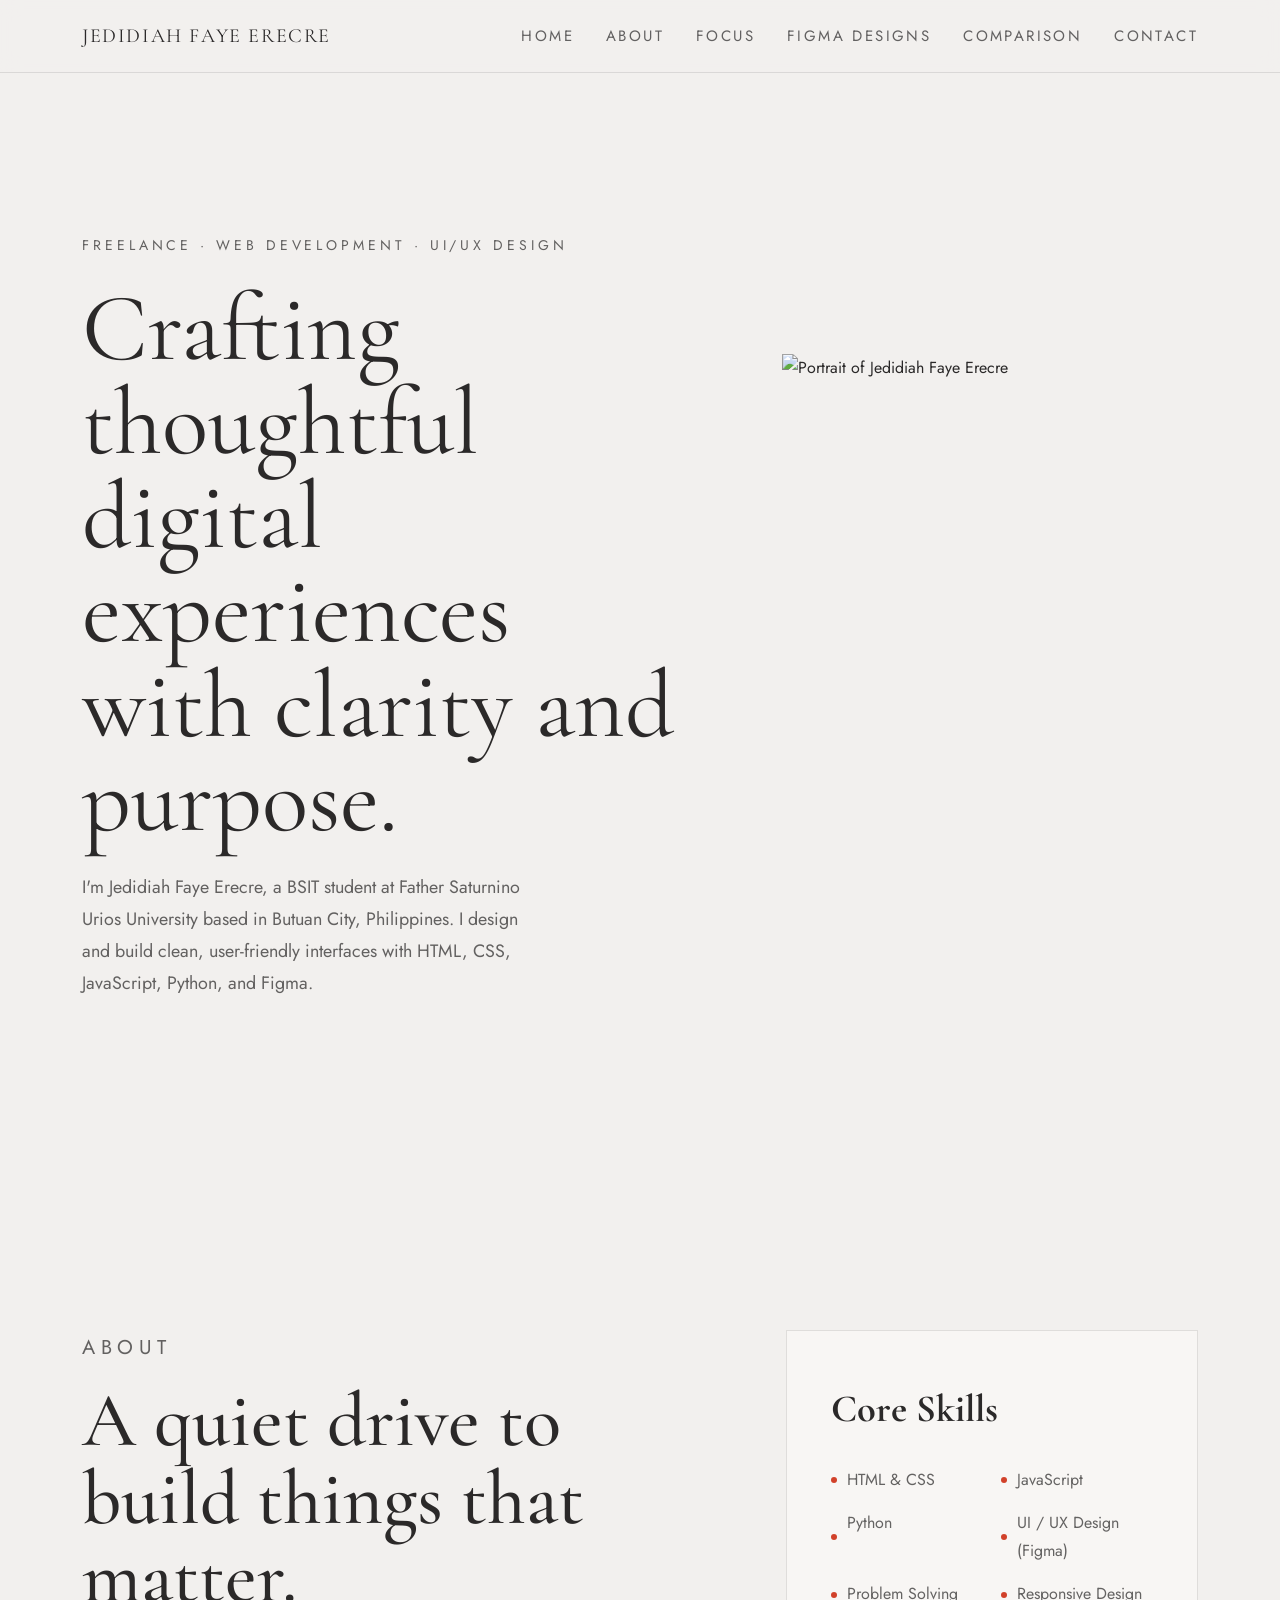
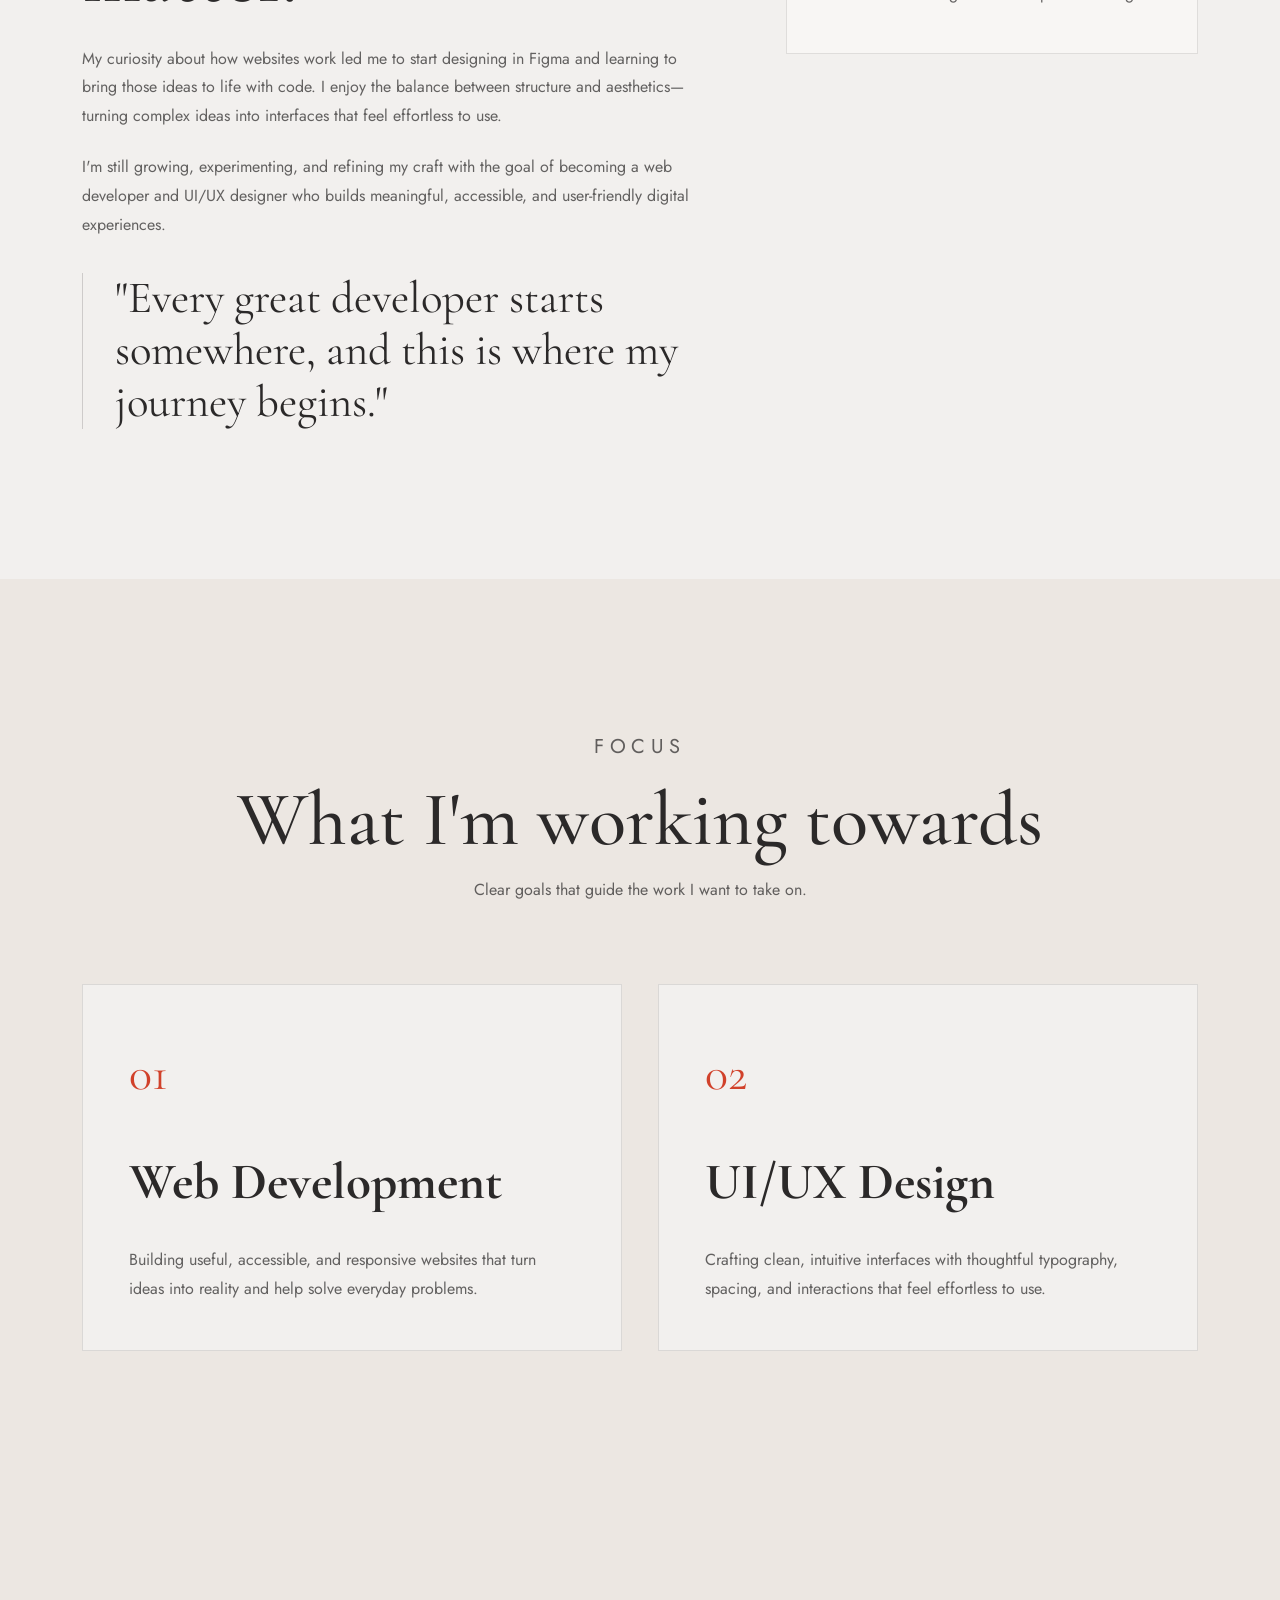
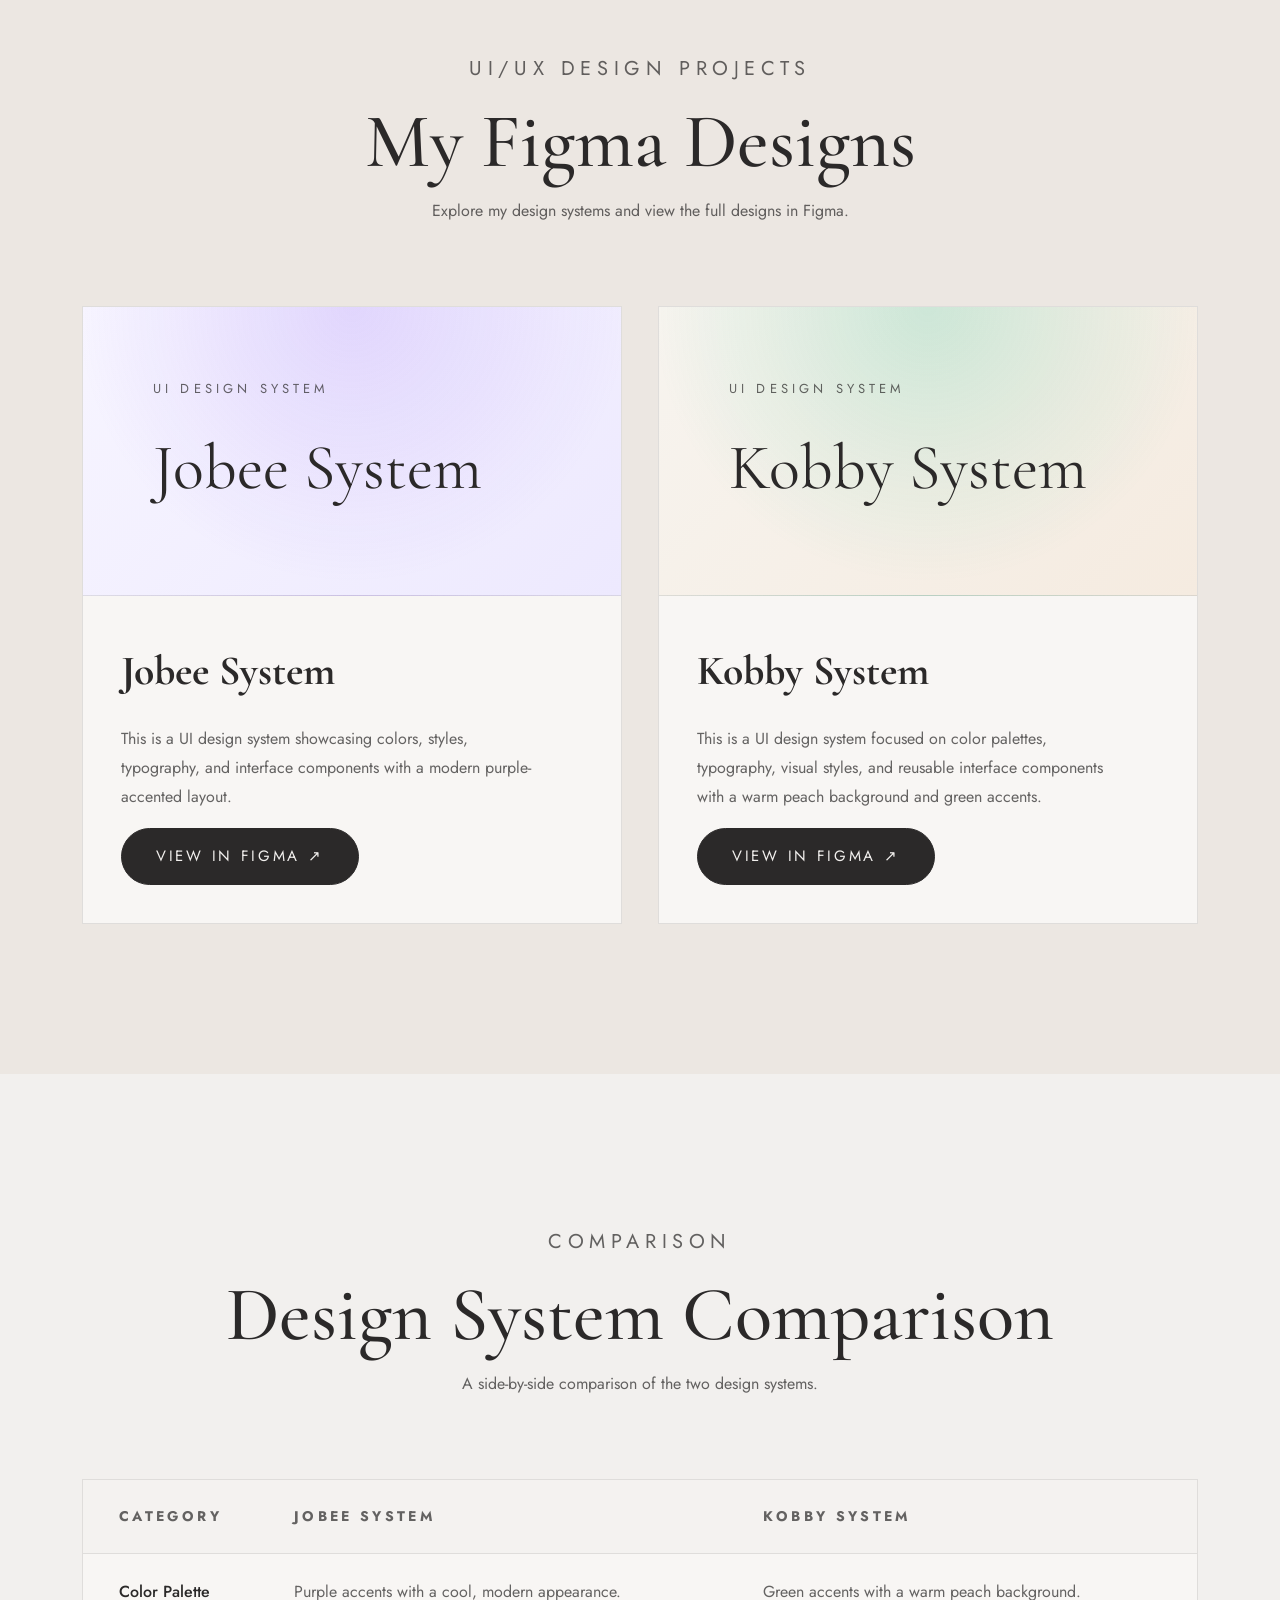
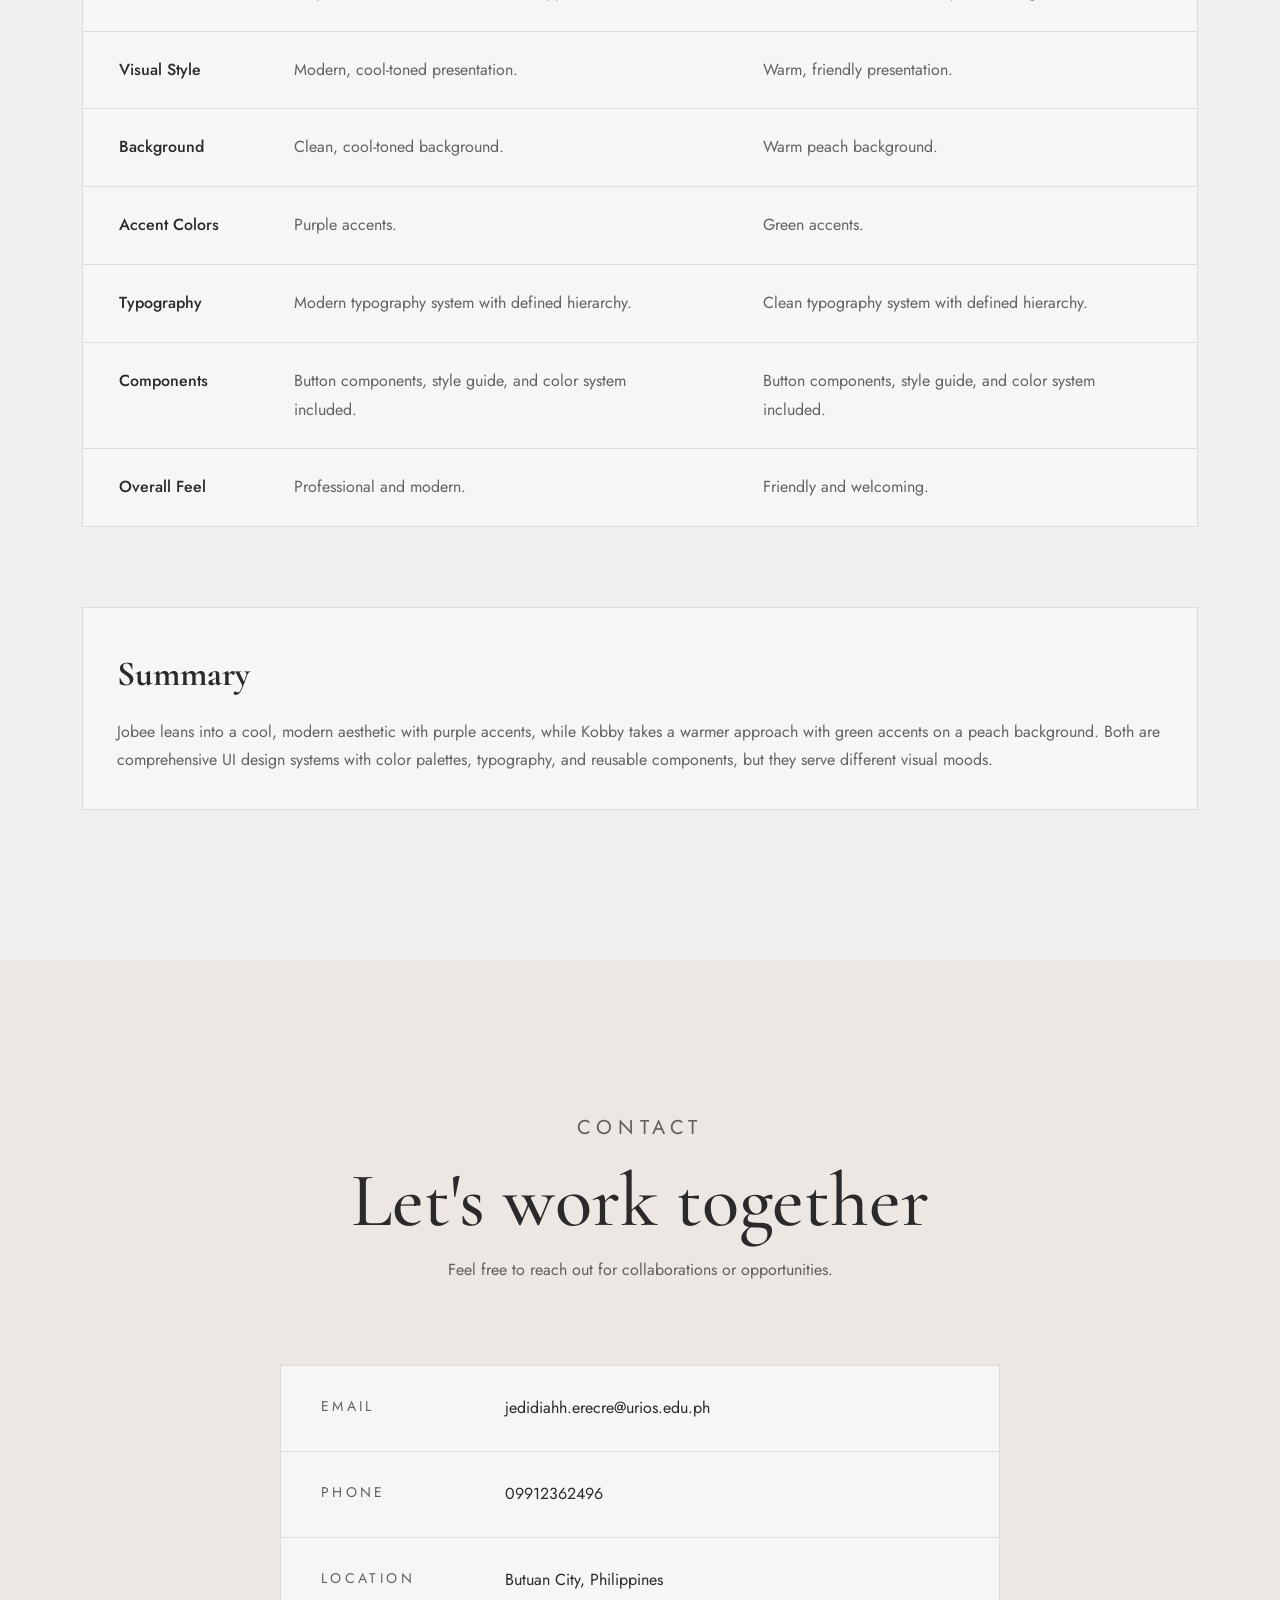
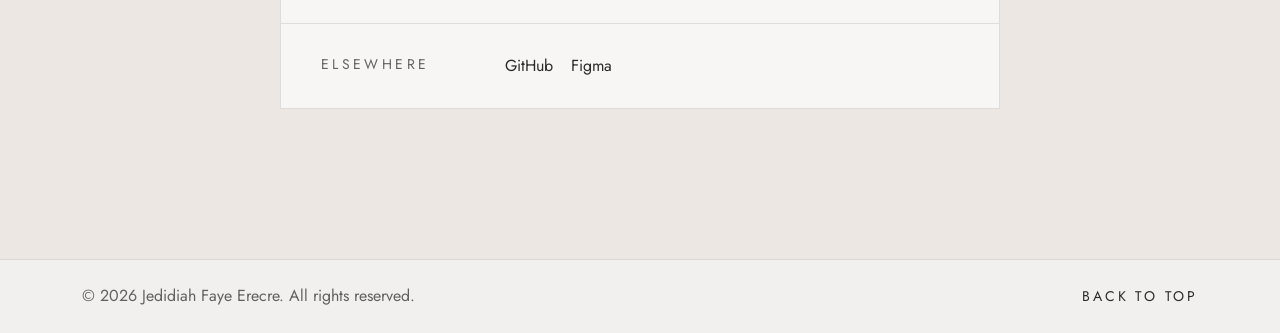
==== public/index.html @ 48228d21 "modify css" ====
<!DOCTYPE html>
<html lang="en">
<head>
  <meta charset="UTF-8">
  <meta name="viewport" content="width=device-width, initial-scale=1.0">
  <title>Jedidiah Faye Erecre | Portfolio</title>
  <link rel="preconnect" href="https://fonts.googleapis.com">
  <link rel="preconnect" href="https://fonts.gstatic.com" crossorigin>
  <link href="https://fonts.googleapis.com/css2?family=Cormorant+Garamond:wght@400;500;600;700&family=Jost:wght@400;500;600&display=swap" rel="stylesheet">
  <link rel="stylesheet" href="./css/style.css">
</head>
<body>
  <header class="site-header">
    <div class="header-container">
      <a class="logo" href="#hero">Jedidiah Faye Erecre</a>
      <nav class="nav" id="nav">
        <a href="#hero">Home</a>
        <a href="#about">About</a>
        <a href="#focus">Focus</a>
        <a href="#figma-projects">Figma Designs</a>
        <a href="#jobee-kobby-comparison">Comparison</a>
        <a href="#contact">Contact</a>
      </nav>
      <button class="nav-toggle" id="navToggle" aria-label="Toggle navigation menu" aria-expanded="false">
        <span></span>
        <span></span>
        <span></span>
      </button>
    </div>
  </header>

  <main>
    <section id="hero" class="hero">
      <div class="hero-container">
        <div class="hero-content">
          <p class="hero-kicker">Freelance · Web Development · UI/UX Design</p>
          <h1 class="hero-title">Crafting thoughtful digital experiences with clarity and purpose.</h1>
          <p class="hero-lead">
            I'm Jedidiah Faye Erecre, a BSIT student at Father Saturnino Urios University based in Butuan City, Philippines.
            I design and build clean, user-friendly interfaces with HTML, CSS, JavaScript, Python, and Figma.
          </p>
        </div>
        <div class="hero-media">
          <figure class="hero-figure">
            <img src="C:\Users\pc\Pictures\7b23a050-a2b9-4c57-9330-5aae86bc2b77.png" alt="Portrait of Jedidiah Faye Erecre">
          </figure>
        </div>
      </div>
    </section>

    <section id="about" class="section">
      <div class="section-container split">
        <div class="split-content">
          <header class="section-header">
            <p class="section-kicker">About</p>
            <h2 class="section-title">A quiet drive to build things that matter.</h2>
          </header>
          <div class="section-body">
            <p>
              My curiosity about how websites work led me to start designing in Figma and learning to bring those ideas to life with code.
              I enjoy the balance between structure and aesthetics—turning complex ideas into interfaces that feel effortless to use.
            </p>
            <p>
              I'm still growing, experimenting, and refining my craft with the goal of becoming a web developer and UI/UX designer who builds
              meaningful, accessible, and user-friendly digital experiences.
            </p>
            <blockquote class="pull-quote">
              "Every great developer starts somewhere, and this is where my journey begins."
            </blockquote>
          </div>
        </div>
        <aside class="split-aside">
          <div class="info-card">
            <h3 class="info-title">Core Skills</h3>
            <ul class="skill-list">
              <li>HTML &amp; CSS</li>
              <li>JavaScript</li>
              <li>Python</li>
              <li>UI / UX Design (Figma)</li>
              <li>Problem Solving</li>
              <li>Responsive Design</li>
            </ul>
          </div>
        </aside>
      </div>
    </section>

    <section id="focus" class="section section-alt">
      <div class="section-container">
        <header class="section-header centered">
          <p class="section-kicker">Focus</p>
          <h2 class="section-title">What I'm working towards</h2>
          <p class="section-subtitle">Clear goals that guide the work I want to take on.</p>
        </header>
        <div class="focus-grid">
          <article class="focus-card">
            <p class="focus-number">01</p>
            <h3 class="focus-title">Web Development</h3>
            <p class="focus-text">
              Building useful, accessible, and responsive websites that turn ideas into reality and help solve everyday problems.
            </p>
          </article>
          <article class="focus-card">
            <p class="focus-number">02</p>
            <h3 class="focus-title">UI/UX Design</h3>
            <p class="focus-text">
              Crafting clean, intuitive interfaces with thoughtful typography, spacing, and interactions that feel effortless to use.
            </p>
          </article>
        </div>
      </div>
    </section>

    <section id="figma-projects" class="section section-alt">
      <div class="section-container">
        <header class="section-header centered">
          <p class="section-kicker">UI/UX Design Projects</p>
          <h2 class="section-title">My Figma Designs</h2>
          <p class="section-subtitle">Explore my design systems and view the full designs in Figma.</p>
        </header>
        <div class="design-grid">
          <article class="design-card">
            <div class="design-preview jobee-preview" aria-hidden="true">
              <div class="design-preview-inner">
                <span class="design-preview-kicker">UI Design System</span>
                <span class="design-preview-title">Jobee System</span>
              </div>
            </div>
            <div class="design-content">
              <h3 class="design-title">Jobee System</h3>
              <p class="design-text">This is a UI design system showcasing colors, styles, typography, and interface components with a modern purple-accented layout.</p>
              <a class="btn btn-primary design-btn" href="https://www.figma.com/design/SpFeAlNFn8IrldJBbfTzdZ/Untitled?node-id=0-1&m=dev&t=Ef0tnBP1lKnffMK2-1" target="_blank" rel="noopener noreferrer">View in Figma ↗</a>
            </div>
          </article>
          <article class="design-card">
            <div class="design-preview kobby-preview" aria-hidden="true">
              <div class="design-preview-inner">
                <span class="design-preview-kicker">UI Design System</span>
                <span class="design-preview-title">Kobby System</span>
              </div>
            </div>
            <div class="design-content">
              <h3 class="design-title">Kobby System</h3>
              <p class="design-text">This is a UI design system focused on color palettes, typography, visual styles, and reusable interface components with a warm peach background and green accents.</p>
              <a class="btn btn-primary design-btn" href="https://www.figma.com/design/ViuH98LUfoPShtdItJDbH0/Untitled?node-id=0-1&m=dev&t=Ef0tnBP1lKnffMK2-1" target="_blank" rel="noopener noreferrer">View in Figma ↗</a>
            </div>
          </article>
        </div>
      </div>
    </section>

    <section id="jobee-kobby-comparison" class="section">
      <div class="section-container">
        <header class="section-header centered">
          <p class="section-kicker">Comparison</p>
          <h2 class="section-title">Design System Comparison</h2>
          <p class="section-subtitle">A side-by-side comparison of the two design systems.</p>
        </header>
        <div class="comparison-table-wrapper">
          <table class="comparison-table">
            <thead>
              <tr>
                <th scope="col">Category</th>
                <th scope="col">Jobee System</th>
                <th scope="col">Kobby System</th>
              </tr>
            </thead>
            <tbody>
              <tr>
                <th scope="row">Color Palette</th>
                <td>Purple accents with a cool, modern appearance.</td>
                <td>Green accents with a warm peach background.</td>
              </tr>
              <tr>
                <th scope="row">Visual Style</th>
                <td>Modern, cool-toned presentation.</td>
                <td>Warm, friendly presentation.</td>
              </tr>
              <tr>
                <th scope="row">Background</th>
                <td>Clean, cool-toned background.</td>
                <td>Warm peach background.</td>
              </tr>
              <tr>
                <th scope="row">Accent Colors</th>
                <td>Purple accents.</td>
                <td>Green accents.</td>
              </tr>
              <tr>
                <th scope="row">Typography</th>
                <td>Modern typography system with defined hierarchy.</td>
                <td>Clean typography system with defined hierarchy.</td>
              </tr>
              <tr>
                <th scope="row">Components</th>
                <td>Button components, style guide, and color system included.</td>
                <td>Button components, style guide, and color system included.</td>
              </tr>
              <tr>
                <th scope="row">Overall Feel</th>
                <td>Professional and modern.</td>
                <td>Friendly and welcoming.</td>
              </tr>
            </tbody>
          </table>
        </div>
        <div class="comparison-summary">
          <h3 class="comparison-summary-title">Summary</h3>
          <p class="comparison-summary-text">Jobee leans into a cool, modern aesthetic with purple accents, while Kobby takes a warmer approach with green accents on a peach background. Both are comprehensive UI design systems with color palettes, typography, and reusable components, but they serve different visual moods.</p>
        </div>
      </div>
    </section>

    <section id="contact" class="section section-alt">
      <div class="section-container">
        <header class="section-header centered">
          <p class="section-kicker">Contact</p>
          <h2 class="section-title">Let's work together</h2>
          <p class="section-subtitle">Feel free to reach out for collaborations or opportunities.</p>
        </header>
        <div class="contact-layout">
          <div class="contact-details">
            <div class="contact-row">
              <span class="contact-label">Email</span>
              <a href="mailto:jedidiahh.erecre@urios.edu.ph">jedidiahh.erecre@urios.edu.ph</a>
            </div>
            <div class="contact-row">
              <span class="contact-label">Phone</span>
              <a href="tel:+639912362496">09912362496</a>
            </div>
            <div class="contact-row">
              <span class="contact-label">Location</span>
              <span>Butuan City, Philippines</span>
            </div>
            <div class="contact-row">
              <span class="contact-label">Elsewhere</span>
              <div class="contact-links">
                <a href="https://github.com/" target="_blank" rel="noopener noreferrer">GitHub</a>
                <a href="https://www.figma.com/" target="_blank" rel="noopener noreferrer">Figma</a>
              </div>
            </div>
          </div>
        </div>
      </div>
    </section>
  </main>

  <footer class="site-footer">
    <div class="footer-container">
      <p class="footer-copy">&copy; <span id="year"></span> Jedidiah Faye Erecre. All rights reserved.</p>
      <a class="footer-top" href="#hero">Back to top</a>
    </div>
  </footer>

  <script>
    const navToggle = document.getElementById('navToggle');
    const nav = document.getElementById('nav');
    if (navToggle && nav) {
      navToggle.addEventListener('click', () => {
        const isOpen = nav.classList.toggle('open');
        navToggle.classList.toggle('open');
        navToggle.setAttribute('aria-expanded', String(isOpen));
      });
      nav.querySelectorAll('a').forEach((link) => {
        link.addEventListener('click', () => {
          nav.classList.remove('open');
          navToggle.classList.remove('open');
          navToggle.setAttribute('aria-expanded', 'false');
        });
      });
    }

    const yearEl = document.getElementById('year');
    if (yearEl) {
      yearEl.textContent = new Date().getFullYear().toString();
    }
  </script>
</body>
</html>
---- public/css/style.css ----
/* Reset and base styles */
* {
  margin: 0;
  padding: 0;
  box-sizing: border-box;
}

:root {
  --bg: #F2F0EE;
  --bg-alt: #ECE7E2;
  --surface: #F8F6F4;
  --text-primary: #2B2929;
  --text-secondary: rgba(43, 41, 41, 0.72);
  --accent: #D1412A;
  --accent-soft: #E29D51;
  --border: rgba(43, 41, 41, 0.12);
  --border-strong: rgba(43, 41, 41, 0.18);
}

html {
  scroll-behavior: smooth;
  scroll-padding-top: 96px;
}

body {
  font-family: 'Jost', -apple-system, BlinkMacSystemFont, 'Segoe UI', Roboto, Oxygen, Ubuntu, Cantarell, 'Open Sans', 'Helvetica Neue', sans-serif;
  background: var(--bg);
  color: var(--text-primary);
  line-height: 1.8;
  font-size: 16px;
  -webkit-font-smoothing: antialiased;
  text-rendering: optimizeLegibility;
}

img {
  max-width: 100%;
  display: block;
}

a {
  color: inherit;
  text-decoration: none;
}

ul {
  list-style: none;
}

button {
  font: inherit;
}

.site-header {
  position: sticky;
  top: 0;
  z-index: 10;
  background: rgba(242, 240, 238, 0.94);
  backdrop-filter: blur(10px);
  border-bottom: 1px solid var(--border);
}

.header-container {
  display: flex;
  align-items: center;
  justify-content: space-between;
  gap: 24px;
  max-width: 1180px;
  margin: 0 auto;
  padding: 18px 32px;
}

.logo {
  font-family: 'Cormorant Garamond', 'Times New Roman', serif;
  font-size: 20px;
  letter-spacing: 0.08em;
  text-transform: uppercase;
}

.nav {
  display: flex;
  align-items: center;
  gap: 32px;
}

.nav a {
  position: relative;
  font-size: 15px;
  letter-spacing: 0.16em;
  text-transform: uppercase;
  color: var(--text-secondary);
  transition: color 0.2s ease;
}

.nav a::after {
  content: '';
  position: absolute;
  left: 0;
  bottom: -8px;
  width: 100%;
  height: 1px;
  background: currentColor;
  transform: scaleX(0);
  transform-origin: right;
  transition: transform 0.2s ease;
}

.nav a:hover {
  color: var(--text-primary);
}

.nav a:hover::after {
  transform: scaleX(1);
  transform-origin: left;
}

.nav-toggle {
  display: none;
  flex-direction: column;
  gap: 6px;
  background: transparent;
  border: 1px solid transparent;
  padding: 8px;
  cursor: pointer;
}

.nav-toggle span {
  width: 24px;
  height: 1px;
  background: var(--text-primary);
  transition: transform 0.25s ease, opacity 0.25s ease;
}

.nav-toggle.open span:nth-child(1) {
  transform: translateY(7px) rotate(45deg);
}

.nav-toggle.open span:nth-child(2) {
  opacity: 0;
}

.nav-toggle.open span:nth-child(3) {
  transform: translateY(-7px) rotate(-45deg);
}

.hero {
  padding: clamp(80px, 14vw, 160px) 0 clamp(90px, 16vw, 180px);
}

.hero-container {
  display: grid;
  grid-template-columns: repeat(12, 1fr);
  align-items: center;
  gap: clamp(40px, 10vw, 90px);
  max-width: 1180px;
  margin: 0 auto;
  padding: 0 32px;
}

.hero-content {
  grid-column: 1 / span 7;
  display: flex;
  flex-direction: column;
  gap: 24px;
}

.hero-kicker {
  font-size: 14px;
  letter-spacing: 0.28em;
  text-transform: uppercase;
  color: var(--text-secondary);
}

.hero-title {
  font-family: 'Cormorant Garamond', 'Times New Roman', serif;
  font-weight: 400;
  font-size: clamp(3rem, 8vw, 6rem);
  line-height: 0.98;
}

.hero-lead {
  max-width: 460px;
  font-size: clamp(1.02rem, 1.4vw, 1.12rem);
  color: var(--text-secondary);
  font:justify;
}

.hero-actions {
  display: flex;
  flex-wrap: wrap;
  gap: 16px;
  margin-top: 12px;
}

.btn {
  display: inline-flex;
  align-items: center;
  justify-content: center;
  gap: 10px;
  padding: 14px 34px;
  font-size: 15px;
  letter-spacing: 0.18em;
  text-transform: uppercase;
  border-radius: 999px;
  transition: transform 0.2s ease, background 0.2s ease, color 0.2s ease, border 0.2s ease;
}

.btn-primary {
  background: var(--text-primary);
  color: var(--bg);
  border: 1px solid var(--text-primary);
}

.btn-primary:hover {
  transform: translateY(-3px);
}

.btn-ghost {
  border: 1px solid var(--border-strong);
  color: var(--text-primary);
}

.btn-ghost:hover {
  transform: translateY(-3px);
}

.hero-media {
  grid-column: 8 / span 5;
  display: flex;
  justify-content: center;
}

.hero-figure {
  position: relative;
}

.hero-figure::after {
  position: absolute;
  inset: 14px -14px -14px 14px;
  border: 1px solid var(--border-strong);
  pointer-events: none;
}

.hero-figure img {
  width: min(420px, 80vw);
  aspect-ratio: 4 / 5;
  object-fit: cover;
  filter: grayscale(10%);
}

.section {
  padding: clamp(80px, 14vw, 150px) 0;
}

.section-alt {
  background: var(--bg-alt);
}

.section-container {
  max-width: 1180px;
  margin: 0 auto;
  padding: 0 32px;
  display: flex;
  flex-direction: column;
  gap: clamp(40px, 10vw, 80px);
}

.split {
  display: grid;
  grid-template-columns: repeat(12, 1fr);
  gap: clamp(40px, 10vw, 90px);
  align-items: start;
}

.split-content {
  grid-column: 1 / span 7;
  display: flex;
  flex-direction: column;
  gap: 28px;
}

.split-aside {
  grid-column: 8 / span 5;
}

.section-header {
  display: flex;
  flex-direction: column;
  gap: 16px;
}

.section-header.centered {
  align-items: center;
  text-align: center;
}

.section-kicker {
  font-size: 20px;
  letter-spacing: 0.28em;
  text-transform: uppercase;
  color: var(--text-secondary);
}

.section-title {
  font-family: 'Cormorant Garamond', 'Times New Roman', serif;
  font-weight: 500;
  font-size: clamp(2.6rem, 6vw, 4.8rem);
  line-height: 1.02;
}

.section-subtitle {
  max-width: 620px;
  color: var(--text-secondary);
}

.section-body {
  display: flex;
  flex-direction: column;
  gap: 22px;
  color: var(--text-secondary);
  max-width: 640px;
}

.pull-quote {
  font-family: 'Cormorant Garamond', 'Times New Roman', serif;
  font-size: clamp(1.8rem, 4vw, 2.8rem);
  line-height: 1.16;
  color: var(--text-primary);
  border-left: 1px solid var(--border-strong);
  padding-left: clamp(20px, 4vw, 32px);
  margin-top: 12px;
}

.info-card {
  border: 1px solid var(--border);
  padding: clamp(32px, 6vw, 44px);
  display: flex;
  flex-direction: column;
  gap: 22px;
  background: var(--surface);
}

.info-title {
  font-family: 'Cormorant Garamond', 'Times New Roman', serif;
  font-size: clamp(1.8rem, 3vw, 2.6rem);
}

.skill-list {
  display: grid;
  grid-template-columns: repeat(2, minmax(0, 1fr));
  gap: 14px 18px;
}

.skill-list li {
  position: relative;
  padding-left: 16px;
  color: var(--text-secondary);
}

.skill-list li::before {
  content: '';
  position: absolute;
  left: 0;
  top: 50%;
  width: 6px;
  height: 6px;
  border-radius: 50%;
  background: var(--accent);
  transform: translateY(-50%);
}

.focus-grid {
  display: grid;
  grid-template-columns: repeat(2, minmax(0, 1fr));
  gap: clamp(24px, 6vw, 36px);
}

.focus-card {
  position: relative;
  border: 1px solid var(--border);
  padding: clamp(32px, 7vw, 46px);
  display: flex;
  flex-direction: column;
  gap: 18px;
  background: var(--bg);
  transition: transform 0.2s ease, border 0.2s ease;
}

.focus-card:hover {
  transform: translateY(-6px);
  border-color: var(--border-strong);
}

.focus-number {
  font-family: 'Cormorant Garamond', 'Times New Roman', serif;
  font-size: clamp(2rem, 4vw, 3rem);
  color: var(--accent);
}

.focus-title {
  font-family: 'Cormorant Garamond', 'Times New Roman', serif;
  font-size: clamp(2rem, 4vw, 3.2rem);
}

.focus-text {
  color: var(--text-secondary);
  max-width: 420px;
}

.design-grid {
  display: grid;
  grid-template-columns: repeat(2, minmax(0, 1fr));
  gap: clamp(24px, 6vw, 36px);
}

.design-card {
  border: 1px solid var(--border);
  background: var(--surface);
  display: flex;
  flex-direction: column;
  overflow: hidden;
  transition: transform 0.25s ease, border 0.25s ease, box-shadow 0.25s ease;
}

.design-card:hover {
  transform: translateY(-8px);
  border-color: var(--border-strong);
  box-shadow: 0 40px 60px -40px rgba(43, 41, 41, 0.5);
}

.design-preview {
  position: relative;
  background: radial-gradient(circle at top, rgba(225, 157, 81, 0.18), transparent 70%), linear-gradient(135deg, #f5f1ee 0%, #ebe3dc 100%);
  padding: clamp(40px, 10vw, 70px);
  border-bottom: 1px solid var(--border);
}

.design-preview-alt {
  background: radial-gradient(circle at top, rgba(209, 65, 42, 0.16), transparent 70%), linear-gradient(135deg, #f6f2ef 0%, #e7dfd7 100%);
}

.jobee-preview {
  background: radial-gradient(circle at top, rgba(139, 92, 246, 0.18), transparent 70%), linear-gradient(135deg, #f7f5ff 0%, #ede9fe 100%);
}

.kobby-preview {
  background: radial-gradient(circle at top, rgba(16, 185, 129, 0.18), transparent 70%), linear-gradient(135deg, #f7f4ef 0%, #f5ebe0 100%);
}

.design-preview-inner {
  display: flex;
  flex-direction: column;
  gap: 10px;
  align-items: flex-start;
}

.design-preview-kicker {
  font-size: 13px;
  letter-spacing: 0.32em;
  text-transform: uppercase;
  color: var(--text-secondary);
}

.design-preview-title {
  font-family: 'Cormorant Garamond', 'Times New Roman', serif;
  font-size: clamp(2.4rem, 6vw, 4rem);
}

.design-content {
  display: flex;
  flex-direction: column;
  gap: 16px;
  padding: clamp(28px, 6vw, 38px);
}

.design-title {
  font-family: 'Cormorant Garamond', 'Times New Roman', serif;
  font-size: clamp(1.8rem, 4vw, 2.6rem);
}

.design-text {
  color: var(--text-secondary);
  max-width: 420px;
}

.design-btn {
  align-self: flex-start;
}

.design-footer {
  display: flex;
  justify-content: center;
  margin-top: clamp(12px, 4vw, 24px);
}

.dribbble-link {
  font-size: 14px;
  letter-spacing: 0.24em;
  text-transform: uppercase;
  color: var(--text-secondary);
  position: relative;
}

.dribbble-link::after {
  content: '';
  position: absolute;
  left: 0;
  bottom: -6px;
  width: 100%;
  height: 1px;
  background: currentColor;
  transform: scaleX(0);
  transform-origin: right;
  transition: transform 0.2s ease;
}

.dribbble-link:hover {
  color: var(--text-primary);
}

.dribbble-link:hover::after {
  transform: scaleX(1);
  transform-origin: left;
}

.comparison-table-wrapper {
  width: 100%;
  overflow-x: auto;
  border: 1px solid var(--border);
  background: var(--surface);
}

.comparison-table {
  width: 100%;
  border-collapse: collapse;
  min-width: 720px;
}

.comparison-table thead th {
  text-align: left;
  font-size: 14px;
  letter-spacing: 0.24em;
  text-transform: uppercase;
  color: var(--text-secondary);
  padding: clamp(18px, 4vw, 24px) clamp(24px, 6vw, 36px);
  border-bottom: 1px solid var(--border);
  background: rgba(242, 240, 238, 0.6);
}

.comparison-table tbody th,
.comparison-table tbody td {
  padding: clamp(18px, 4vw, 24px) clamp(24px, 6vw, 36px);
  border-bottom: 1px solid var(--border);
  vertical-align: top;
}

.comparison-table tbody tr:last-child th,
.comparison-table tbody tr:last-child td {
  border-bottom: none;
}

.comparison-table tbody th {
  text-align: left;
  font-weight: 500;
  color: var(--text-primary);
}

.comparison-table tbody td {
  color: var(--text-secondary);
}

.comparison-summary {
  display: flex;
  flex-direction: column;
  gap: 12px;
  border: 1px solid var(--border);
  background: var(--surface);
  padding: clamp(24px, 6vw, 34px);
}

.comparison-summary-title {
  font-family: 'Cormorant Garamond', 'Times New Roman', serif;
  font-size: clamp(1.6rem, 3vw, 2.2rem);
}

.comparison-summary-text {
  color: var(--text-secondary);
}

.comparison-actions {
  display: flex;
  flex-wrap: wrap;
  justify-content: center;
  gap: 16px;
}

.contact-layout {
  display: flex;
  justify-content: center;
}

.contact-details {
  width: min(720px, 100%);
  border: 1px solid var(--border);
  background: var(--surface);
  display: flex;
  flex-direction: column;
}

.contact-row {
  display: grid;
  grid-template-columns: 160px 1fr;
  gap: 24px;
  padding: clamp(20px, 4vw, 28px) clamp(28px, 6vw, 40px);
  border-bottom: 1px solid var(--border);
}

.contact-row:last-child {
  border-bottom: none;
}

.contact-label {
  font-size: 14px;
  letter-spacing: 0.24em;
  text-transform: uppercase;
  color: var(--text-secondary);
}

.contact-row a {
  position: relative;
}

.contact-row a::after {
  content: '';
  position: absolute;
  left: 0;
  bottom: -4px;
  width: 100%;
  height: 1px;
  background: currentColor;
  transform: scaleX(0);
  transform-origin: right;
  transition: transform 0.2s ease;
}

.contact-row a:hover::after {
  transform: scaleX(1);
  transform-origin: left;
}

.contact-links {
  display: flex;
  flex-wrap: wrap;
  gap: 18px;
}

.site-footer {
  border-top: 1px solid var(--border);
  padding: 22px 0;
}

.footer-container {
  display: flex;
  flex-wrap: wrap;
  align-items: center;
  justify-content: space-between;
  gap: 16px;
  max-width: 1180px;
  margin: 0 auto;
  padding: 0 32px;
}

.footer-copy {
  color: var(--text-secondary);
}

.footer-top {
  font-size: 14px;
  letter-spacing: 0.2em;
  text-transform: uppercase;
}

.footer-top:hover {
  text-decoration: underline;
}

@media (max-width: 1080px) {
  .hero-content {
    grid-column: 1 / span 12;
  }

  .hero-media {
    grid-column: 1 / span 12;
  }

  .hero-container {
    text-align: center;
  }

  .hero-content {
    align-items: center;
  }

  .hero-lead {
    margin: 0 auto;
  }

  .hero-actions {
    justify-content: center;
  }

  .split-content {
    grid-column: 1 / span 12;
  }

  .split-aside {
    grid-column: 1 / span 12;
  }

  .skill-list {
    grid-template-columns: repeat(2, minmax(0, 1fr));
  }
}

@media (max-width: 920px) {
  .focus-grid {
    grid-template-columns: 1fr;
  }

  .design-grid {
    grid-template-columns: 1fr;
  }

  .comparison-table {
    min-width: 640px;
  }

  .contact-row {
    grid-template-columns: 1fr;
    gap: 10px;
  }
}

@media (max-width: 720px) {
  .header-container {
    padding: 16px 24px;
  }

  .nav-toggle {
    display: flex;
  }

  .nav {
    position: absolute;
    top: 100%;
    right: 0;
    left: 0;
    flex-direction: column;
    align-items: flex-start;
    gap: 0;
    background: rgba(242, 240, 238, 0.98);
    border-bottom: 1px solid var(--border);
    padding: 0 24px;
    max-height: 0;
    overflow: hidden;
    transition: max-height 0.25s ease;
  }

  .nav.open {
    max-height: 320px;
  }

  .nav a {
    width: 100%;
    padding: 14px 0;
    border-bottom: 1px solid var(--border);
  }

  .nav a:last-child {
    border-bottom: none;
  }

  .nav a::after {
    display: none;
  }

  .hero-container,
  .section-container,
  .footer-container {
    padding: 0 24px;
  }

  .skill-list {
    grid-template-columns: 1fr;
  }

  .footer-container {
    flex-direction: column;
    align-items: flex-start;
  }
}
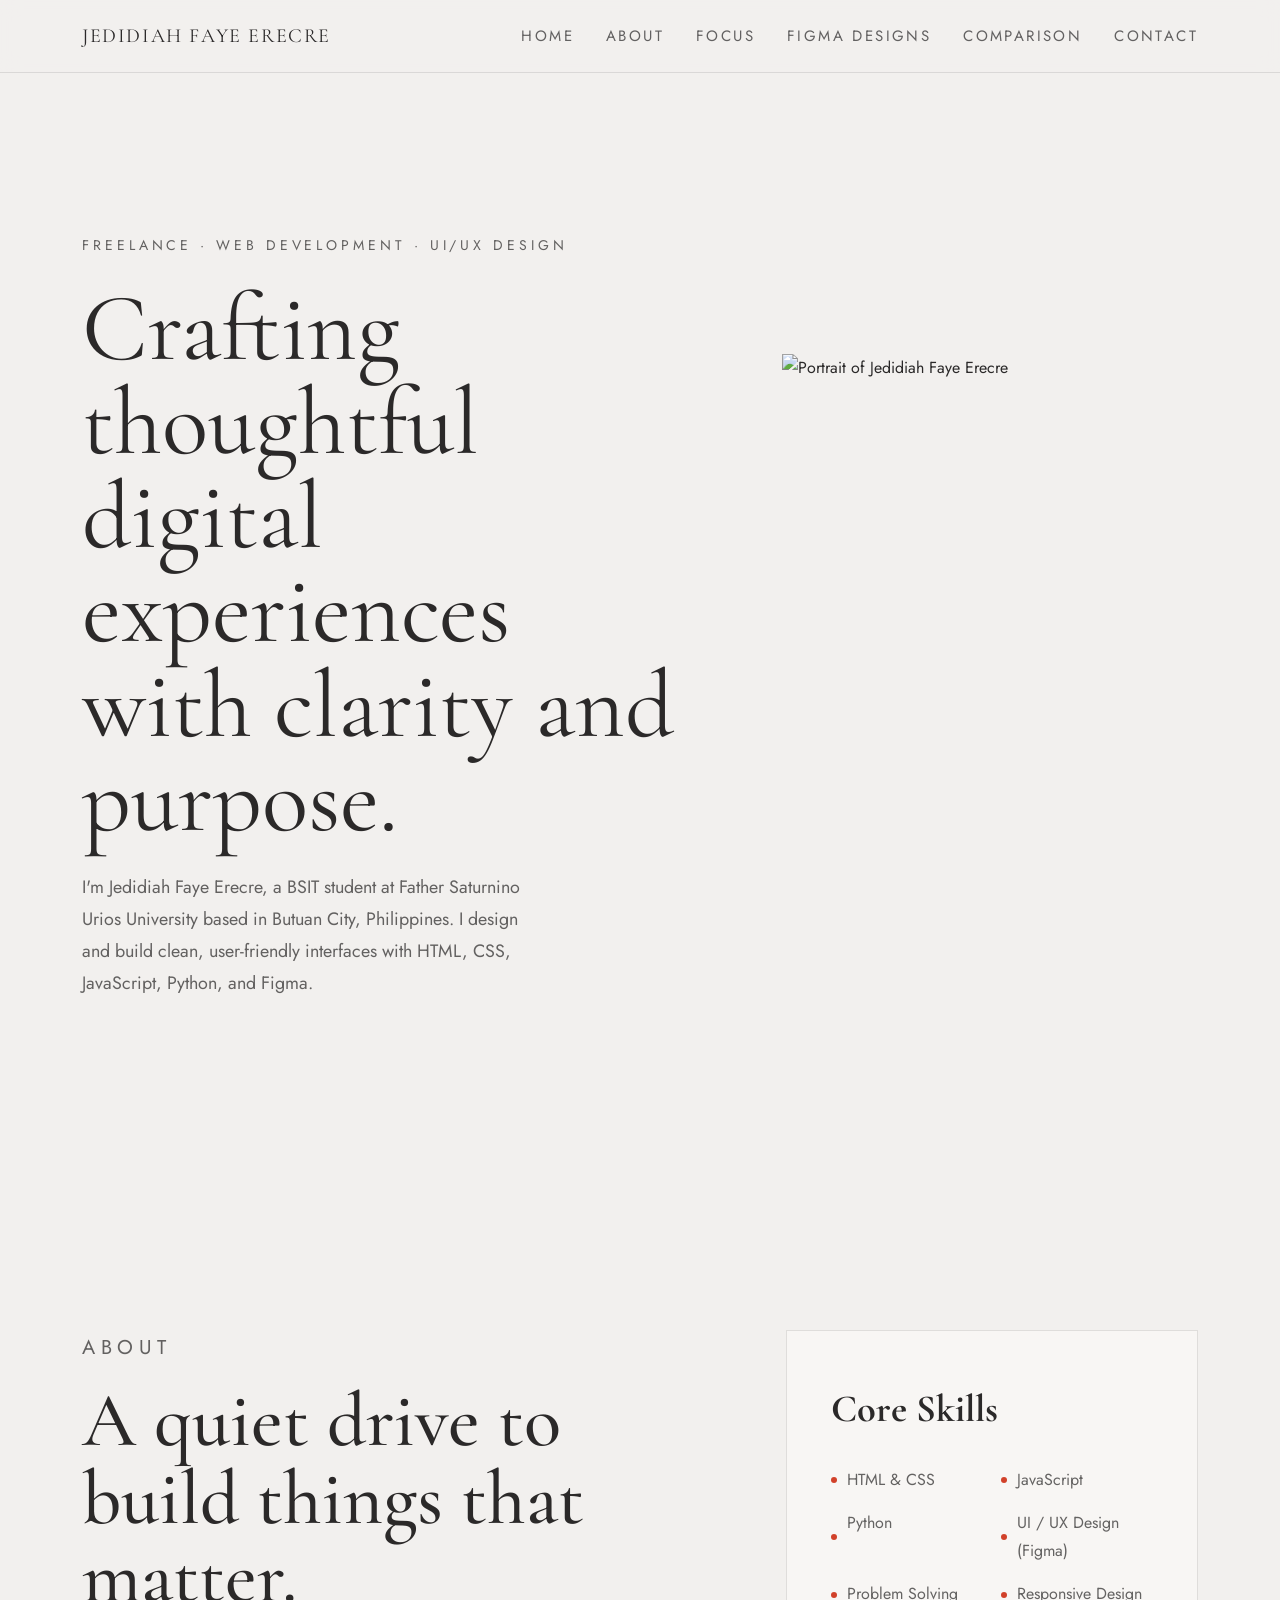
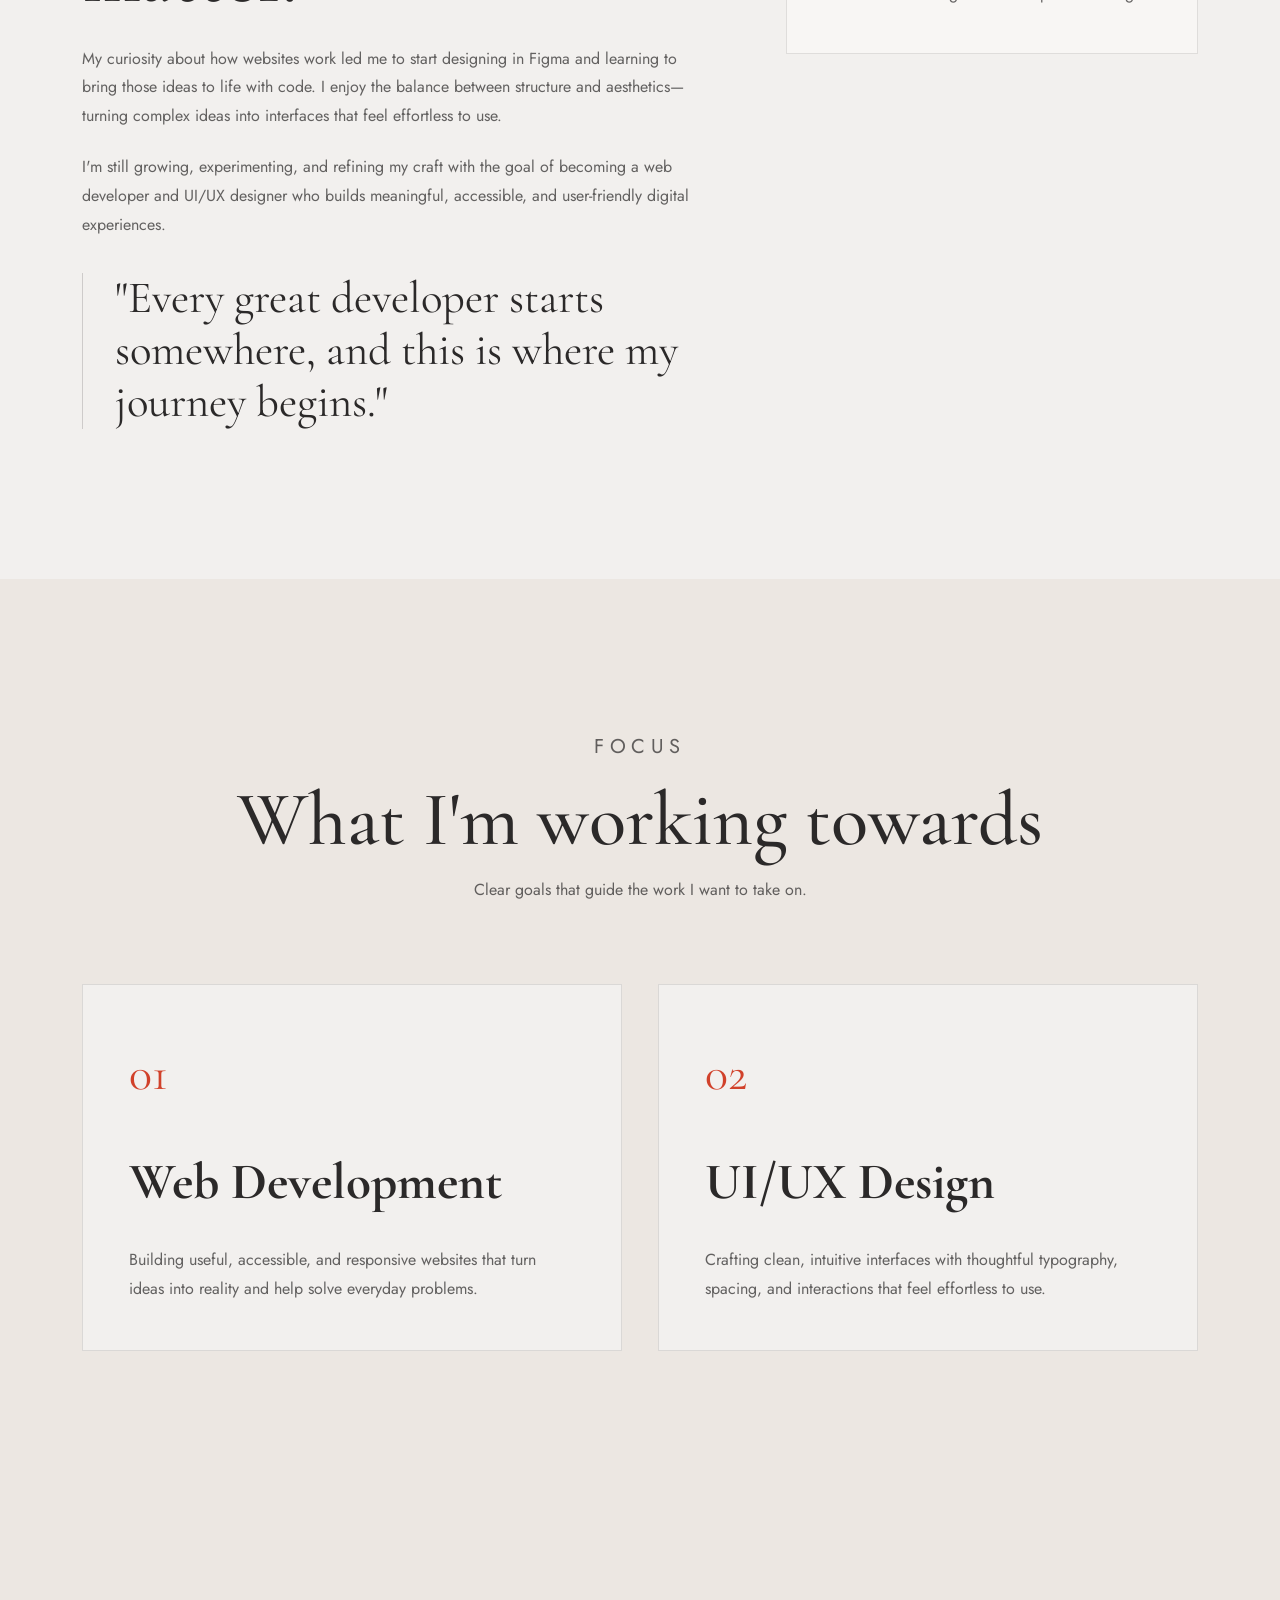
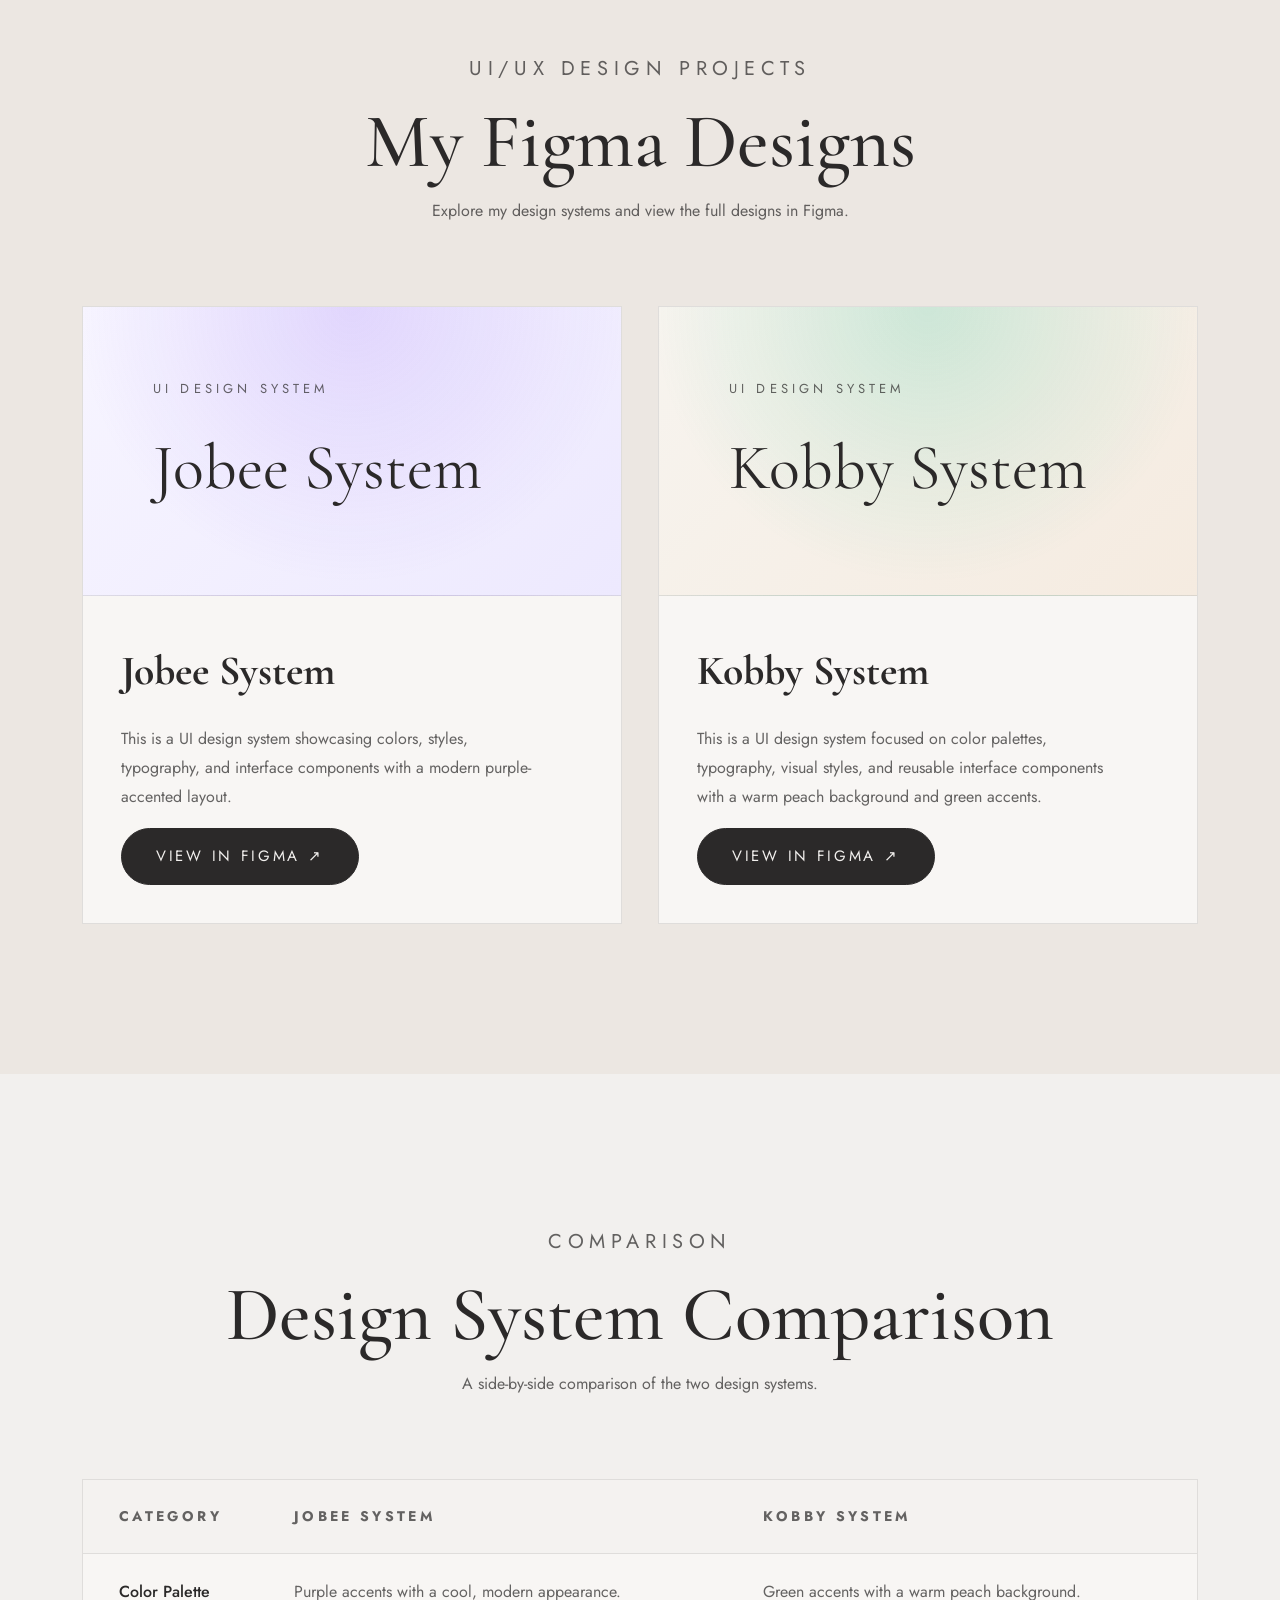
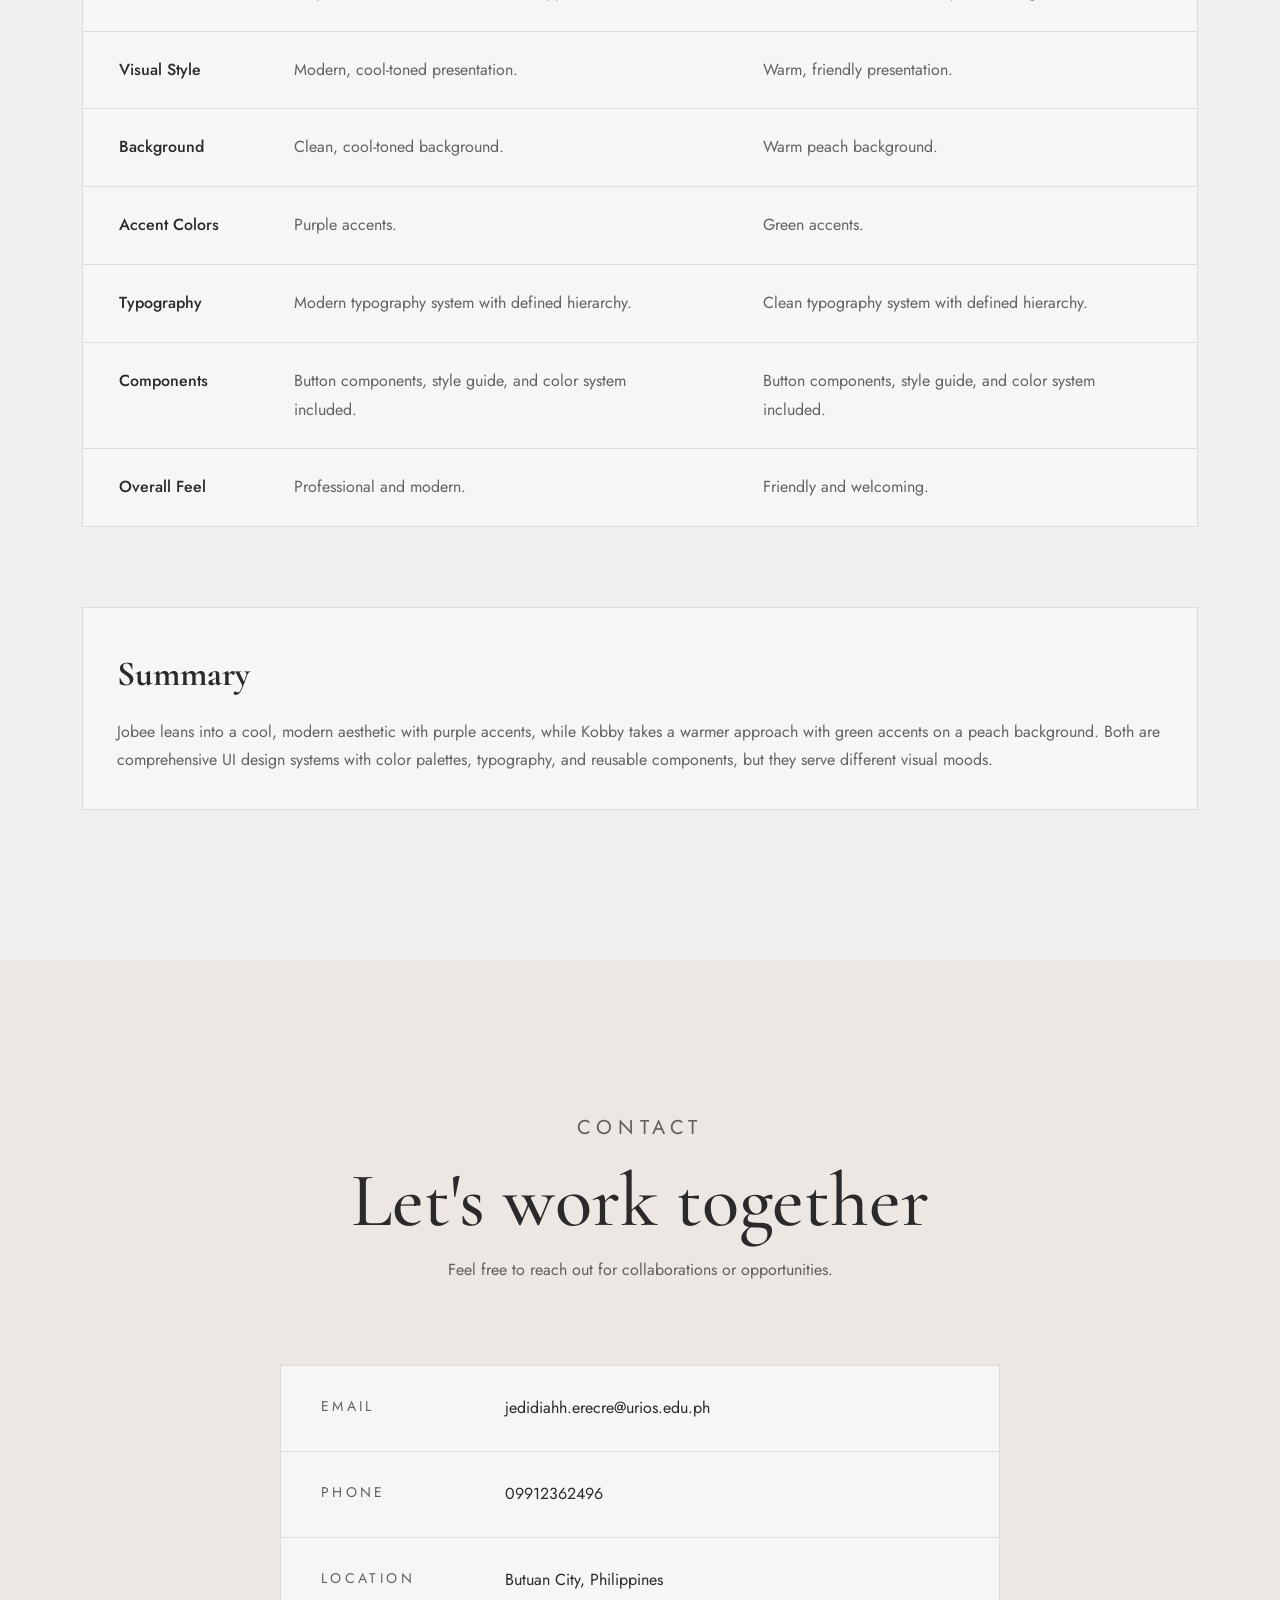
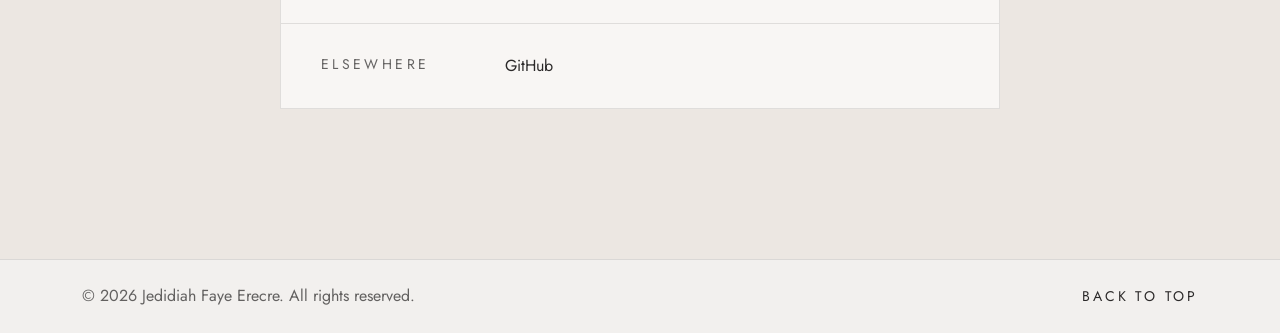
==== commit 3130cde6: "Update index.html" ====
--- a/public/index.html
+++ b/public/index.html
@@ -7,7 +7,7 @@
   <link rel="preconnect" href="https://fonts.googleapis.com">
   <link rel="preconnect" href="https://fonts.gstatic.com" crossorigin>
   <link href="https://fonts.googleapis.com/css2?family=Cormorant+Garamond:wght@400;500;600;700&family=Jost:wght@400;500;600&display=swap" rel="stylesheet">
-  <link rel="stylesheet" href="./css/style.css">
+  <link rel="stylesheet" href="./css/styles.css">
 </head>
 <body>
   <header class="site-header">
@@ -236,7 +236,7 @@
               <span class="contact-label">Elsewhere</span>
               <div class="contact-links">
                 <a href="https://github.com/" target="_blank" rel="noopener noreferrer">GitHub</a>
-                <a href="https://www.figma.com/" target="_blank" rel="noopener noreferrer">Figma</a>
+                
               </div>
             </div>
           </div>
--- a/public/css/styles.css
+++ b/public/css/styles.css
@@ -0,0 +1,800 @@
+/* Reset and base styles */
+* {
+  margin: 0;
+  padding: 0;
+  box-sizing: border-box;
+}
+
+:root {
+  --bg: #F2F0EE;
+  --bg-alt: #ECE7E2;
+  --surface: #F8F6F4;
+  --text-primary: #2B2929;
+  --text-secondary: rgba(43, 41, 41, 0.72);
+  --accent: #D1412A;
+  --accent-soft: #E29D51;
+  --border: rgba(43, 41, 41, 0.12);
+  --border-strong: rgba(43, 41, 41, 0.18);
+}
+
+html {
+  scroll-behavior: smooth;
+  scroll-padding-top: 96px;
+}
+
+body {
+  font-family: 'Jost', -apple-system, BlinkMacSystemFont, 'Segoe UI', Roboto, Oxygen, Ubuntu, Cantarell, 'Open Sans', 'Helvetica Neue', sans-serif;
+  background: var(--bg);
+  color: var(--text-primary);
+  line-height: 1.8;
+  font-size: 16px;
+  -webkit-font-smoothing: antialiased;
+  text-rendering: optimizeLegibility;
+}
+
+img {
+  max-width: 100%;
+  display: block;
+}
+
+a {
+  color: inherit;
+  text-decoration: none;
+}
+
+ul {
+  list-style: none;
+}
+
+button {
+  font: inherit;
+}
+
+.site-header {
+  position: sticky;
+  top: 0;
+  z-index: 10;
+  background: rgba(242, 240, 238, 0.94);
+  backdrop-filter: blur(10px);
+  border-bottom: 1px solid var(--border);
+}
+
+.header-container {
+  display: flex;
+  align-items: center;
+  justify-content: space-between;
+  gap: 24px;
+  max-width: 1180px;
+  margin: 0 auto;
+  padding: 18px 32px;
+}
+
+.logo {
+  font-family: 'Cormorant Garamond', 'Times New Roman', serif;
+  font-size: 20px;
+  letter-spacing: 0.08em;
+  text-transform: uppercase;
+}
+
+.nav {
+  display: flex;
+  align-items: center;
+  gap: 32px;
+}
+
+.nav a {
+  position: relative;
+  font-size: 15px;
+  letter-spacing: 0.16em;
+  text-transform: uppercase;
+  color: var(--text-secondary);
+  transition: color 0.2s ease;
+}
+
+.nav a::after {
+  content: '';
+  position: absolute;
+  left: 0;
+  bottom: -8px;
+  width: 100%;
+  height: 1px;
+  background: currentColor;
+  transform: scaleX(0);
+  transform-origin: right;
+  transition: transform 0.2s ease;
+}
+
+.nav a:hover {
+  color: var(--text-primary);
+}
+
+.nav a:hover::after {
+  transform: scaleX(1);
+  transform-origin: left;
+}
+
+.nav-toggle {
+  display: none;
+  flex-direction: column;
+  gap: 6px;
+  background: transparent;
+  border: 1px solid transparent;
+  padding: 8px;
+  cursor: pointer;
+}
+
+.nav-toggle span {
+  width: 24px;
+  height: 1px;
+  background: var(--text-primary);
+  transition: transform 0.25s ease, opacity 0.25s ease;
+}
+
+.nav-toggle.open span:nth-child(1) {
+  transform: translateY(7px) rotate(45deg);
+}
+
+.nav-toggle.open span:nth-child(2) {
+  opacity: 0;
+}
+
+.nav-toggle.open span:nth-child(3) {
+  transform: translateY(-7px) rotate(-45deg);
+}
+
+.hero {
+  padding: clamp(80px, 14vw, 160px) 0 clamp(90px, 16vw, 180px);
+}
+
+.hero-container {
+  display: grid;
+  grid-template-columns: repeat(12, 1fr);
+  align-items: center;
+  gap: clamp(40px, 10vw, 90px);
+  max-width: 1180px;
+  margin: 0 auto;
+  padding: 0 32px;
+}
+
+.hero-content {
+  grid-column: 1 / span 7;
+  display: flex;
+  flex-direction: column;
+  gap: 24px;
+}
+
+.hero-kicker {
+  font-size: 14px;
+  letter-spacing: 0.28em;
+  text-transform: uppercase;
+  color: var(--text-secondary);
+}
+
+.hero-title {
+  font-family: 'Cormorant Garamond', 'Times New Roman', serif;
+  font-weight: 400;
+  font-size: clamp(3rem, 8vw, 6rem);
+  line-height: 0.98;
+}
+
+.hero-lead {
+  max-width: 460px;
+  font-size: clamp(1.02rem, 1.4vw, 1.12rem);
+  color: var(--text-secondary);
+  font:justify;
+}
+
+.hero-actions {
+  display: flex;
+  flex-wrap: wrap;
+  gap: 16px;
+  margin-top: 12px;
+}
+
+.btn {
+  display: inline-flex;
+  align-items: center;
+  justify-content: center;
+  gap: 10px;
+  padding: 14px 34px;
+  font-size: 15px;
+  letter-spacing: 0.18em;
+  text-transform: uppercase;
+  border-radius: 999px;
+  transition: transform 0.2s ease, background 0.2s ease, color 0.2s ease, border 0.2s ease;
+}
+
+.btn-primary {
+  background: var(--text-primary);
+  color: var(--bg);
+  border: 1px solid var(--text-primary);
+}
+
+.btn-primary:hover {
+  transform: translateY(-3px);
+}
+
+.btn-ghost {
+  border: 1px solid var(--border-strong);
+  color: var(--text-primary);
+}
+
+.btn-ghost:hover {
+  transform: translateY(-3px);
+}
+
+.hero-media {
+  grid-column: 8 / span 5;
+  display: flex;
+  justify-content: center;
+}
+
+.hero-figure {
+  position: relative;
+}
+
+.hero-figure::after {
+  position: absolute;
+  inset: 14px -14px -14px 14px;
+  border: 1px solid var(--border-strong);
+  pointer-events: none;
+}
+
+.hero-figure img {
+  width: min(420px, 80vw);
+  aspect-ratio: 4 / 5;
+  object-fit: cover;
+  filter: grayscale(10%);
+}
+
+.section {
+  padding: clamp(80px, 14vw, 150px) 0;
+}
+
+.section-alt {
+  background: var(--bg-alt);
+}
+
+.section-container {
+  max-width: 1180px;
+  margin: 0 auto;
+  padding: 0 32px;
+  display: flex;
+  flex-direction: column;
+  gap: clamp(40px, 10vw, 80px);
+}
+
+.split {
+  display: grid;
+  grid-template-columns: repeat(12, 1fr);
+  gap: clamp(40px, 10vw, 90px);
+  align-items: start;
+}
+
+.split-content {
+  grid-column: 1 / span 7;
+  display: flex;
+  flex-direction: column;
+  gap: 28px;
+}
+
+.split-aside {
+  grid-column: 8 / span 5;
+}
+
+.section-header {
+  display: flex;
+  flex-direction: column;
+  gap: 16px;
+}
+
+.section-header.centered {
+  align-items: center;
+  text-align: center;
+}
+
+.section-kicker {
+  font-size: 20px;
+  letter-spacing: 0.28em;
+  text-transform: uppercase;
+  color: var(--text-secondary);
+}
+
+.section-title {
+  font-family: 'Cormorant Garamond', 'Times New Roman', serif;
+  font-weight: 500;
+  font-size: clamp(2.6rem, 6vw, 4.8rem);
+  line-height: 1.02;
+}
+
+.section-subtitle {
+  max-width: 620px;
+  color: var(--text-secondary);
+}
+
+.section-body {
+  display: flex;
+  flex-direction: column;
+  gap: 22px;
+  color: var(--text-secondary);
+  max-width: 640px;
+}
+
+.pull-quote {
+  font-family: 'Cormorant Garamond', 'Times New Roman', serif;
+  font-size: clamp(1.8rem, 4vw, 2.8rem);
+  line-height: 1.16;
+  color: var(--text-primary);
+  border-left: 1px solid var(--border-strong);
+  padding-left: clamp(20px, 4vw, 32px);
+  margin-top: 12px;
+}
+
+.info-card {
+  border: 1px solid var(--border);
+  padding: clamp(32px, 6vw, 44px);
+  display: flex;
+  flex-direction: column;
+  gap: 22px;
+  background: var(--surface);
+}
+
+.info-title {
+  font-family: 'Cormorant Garamond', 'Times New Roman', serif;
+  font-size: clamp(1.8rem, 3vw, 2.6rem);
+}
+
+.skill-list {
+  display: grid;
+  grid-template-columns: repeat(2, minmax(0, 1fr));
+  gap: 14px 18px;
+}
+
+.skill-list li {
+  position: relative;
+  padding-left: 16px;
+  color: var(--text-secondary);
+}
+
+.skill-list li::before {
+  content: '';
+  position: absolute;
+  left: 0;
+  top: 50%;
+  width: 6px;
+  height: 6px;
+  border-radius: 50%;
+  background: var(--accent);
+  transform: translateY(-50%);
+}
+
+.focus-grid {
+  display: grid;
+  grid-template-columns: repeat(2, minmax(0, 1fr));
+  gap: clamp(24px, 6vw, 36px);
+}
+
+.focus-card {
+  position: relative;
+  border: 1px solid var(--border);
+  padding: clamp(32px, 7vw, 46px);
+  display: flex;
+  flex-direction: column;
+  gap: 18px;
+  background: var(--bg);
+  transition: transform 0.2s ease, border 0.2s ease;
+}
+
+.focus-card:hover {
+  transform: translateY(-6px);
+  border-color: var(--border-strong);
+}
+
+.focus-number {
+  font-family: 'Cormorant Garamond', 'Times New Roman', serif;
+  font-size: clamp(2rem, 4vw, 3rem);
+  color: var(--accent);
+}
+
+.focus-title {
+  font-family: 'Cormorant Garamond', 'Times New Roman', serif;
+  font-size: clamp(2rem, 4vw, 3.2rem);
+}
+
+.focus-text {
+  color: var(--text-secondary);
+  max-width: 420px;
+}
+
+.design-grid {
+  display: grid;
+  grid-template-columns: repeat(2, minmax(0, 1fr));
+  gap: clamp(24px, 6vw, 36px);
+}
+
+.design-card {
+  border: 1px solid var(--border);
+  background: var(--surface);
+  display: flex;
+  flex-direction: column;
+  overflow: hidden;
+  transition: transform 0.25s ease, border 0.25s ease, box-shadow 0.25s ease;
+}
+
+.design-card:hover {
+  transform: translateY(-8px);
+  border-color: var(--border-strong);
+  box-shadow: 0 40px 60px -40px rgba(43, 41, 41, 0.5);
+}
+
+.design-preview {
+  position: relative;
+  background: radial-gradient(circle at top, rgba(225, 157, 81, 0.18), transparent 70%), linear-gradient(135deg, #f5f1ee 0%, #ebe3dc 100%);
+  padding: clamp(40px, 10vw, 70px);
+  border-bottom: 1px solid var(--border);
+}
+
+.design-preview-alt {
+  background: radial-gradient(circle at top, rgba(209, 65, 42, 0.16), transparent 70%), linear-gradient(135deg, #f6f2ef 0%, #e7dfd7 100%);
+}
+
+.jobee-preview {
+  background: radial-gradient(circle at top, rgba(139, 92, 246, 0.18), transparent 70%), linear-gradient(135deg, #f7f5ff 0%, #ede9fe 100%);
+}
+
+.kobby-preview {
+  background: radial-gradient(circle at top, rgba(16, 185, 129, 0.18), transparent 70%), linear-gradient(135deg, #f7f4ef 0%, #f5ebe0 100%);
+}
+
+.design-preview-inner {
+  display: flex;
+  flex-direction: column;
+  gap: 10px;
+  align-items: flex-start;
+}
+
+.design-preview-kicker {
+  font-size: 13px;
+  letter-spacing: 0.32em;
+  text-transform: uppercase;
+  color: var(--text-secondary);
+}
+
+.design-preview-title {
+  font-family: 'Cormorant Garamond', 'Times New Roman', serif;
+  font-size: clamp(2.4rem, 6vw, 4rem);
+}
+
+.design-content {
+  display: flex;
+  flex-direction: column;
+  gap: 16px;
+  padding: clamp(28px, 6vw, 38px);
+}
+
+.design-title {
+  font-family: 'Cormorant Garamond', 'Times New Roman', serif;
+  font-size: clamp(1.8rem, 4vw, 2.6rem);
+}
+
+.design-text {
+  color: var(--text-secondary);
+  max-width: 420px;
+}
+
+.design-btn {
+  align-self: flex-start;
+}
+
+.design-footer {
+  display: flex;
+  justify-content: center;
+  margin-top: clamp(12px, 4vw, 24px);
+}
+
+.dribbble-link {
+  font-size: 14px;
+  letter-spacing: 0.24em;
+  text-transform: uppercase;
+  color: var(--text-secondary);
+  position: relative;
+}
+
+.dribbble-link::after {
+  content: '';
+  position: absolute;
+  left: 0;
+  bottom: -6px;
+  width: 100%;
+  height: 1px;
+  background: currentColor;
+  transform: scaleX(0);
+  transform-origin: right;
+  transition: transform 0.2s ease;
+}
+
+.dribbble-link:hover {
+  color: var(--text-primary);
+}
+
+.dribbble-link:hover::after {
+  transform: scaleX(1);
+  transform-origin: left;
+}
+
+.comparison-table-wrapper {
+  width: 100%;
+  overflow-x: auto;
+  border: 1px solid var(--border);
+  background: var(--surface);
+}
+
+.comparison-table {
+  width: 100%;
+  border-collapse: collapse;
+  min-width: 720px;
+}
+
+.comparison-table thead th {
+  text-align: left;
+  font-size: 14px;
+  letter-spacing: 0.24em;
+  text-transform: uppercase;
+  color: var(--text-secondary);
+  padding: clamp(18px, 4vw, 24px) clamp(24px, 6vw, 36px);
+  border-bottom: 1px solid var(--border);
+  background: rgba(242, 240, 238, 0.6);
+}
+
+.comparison-table tbody th,
+.comparison-table tbody td {
+  padding: clamp(18px, 4vw, 24px) clamp(24px, 6vw, 36px);
+  border-bottom: 1px solid var(--border);
+  vertical-align: top;
+}
+
+.comparison-table tbody tr:last-child th,
+.comparison-table tbody tr:last-child td {
+  border-bottom: none;
+}
+
+.comparison-table tbody th {
+  text-align: left;
+  font-weight: 500;
+  color: var(--text-primary);
+}
+
+.comparison-table tbody td {
+  color: var(--text-secondary);
+}
+
+.comparison-summary {
+  display: flex;
+  flex-direction: column;
+  gap: 12px;
+  border: 1px solid var(--border);
+  background: var(--surface);
+  padding: clamp(24px, 6vw, 34px);
+}
+
+.comparison-summary-title {
+  font-family: 'Cormorant Garamond', 'Times New Roman', serif;
+  font-size: clamp(1.6rem, 3vw, 2.2rem);
+}
+
+.comparison-summary-text {
+  color: var(--text-secondary);
+}
+
+.comparison-actions {
+  display: flex;
+  flex-wrap: wrap;
+  justify-content: center;
+  gap: 16px;
+}
+
+.contact-layout {
+  display: flex;
+  justify-content: center;
+}
+
+.contact-details {
+  width: min(720px, 100%);
+  border: 1px solid var(--border);
+  background: var(--surface);
+  display: flex;
+  flex-direction: column;
+}
+
+.contact-row {
+  display: grid;
+  grid-template-columns: 160px 1fr;
+  gap: 24px;
+  padding: clamp(20px, 4vw, 28px) clamp(28px, 6vw, 40px);
+  border-bottom: 1px solid var(--border);
+}
+
+.contact-row:last-child {
+  border-bottom: none;
+}
+
+.contact-label {
+  font-size: 14px;
+  letter-spacing: 0.24em;
+  text-transform: uppercase;
+  color: var(--text-secondary);
+}
+
+.contact-row a {
+  position: relative;
+}
+
+.contact-row a::after {
+  content: '';
+  position: absolute;
+  left: 0;
+  bottom: -4px;
+  width: 100%;
+  height: 1px;
+  background: currentColor;
+  transform: scaleX(0);
+  transform-origin: right;
+  transition: transform 0.2s ease;
+}
+
+.contact-row a:hover::after {
+  transform: scaleX(1);
+  transform-origin: left;
+}
+
+.contact-links {
+  display: flex;
+  flex-wrap: wrap;
+  gap: 18px;
+}
+
+.site-footer {
+  border-top: 1px solid var(--border);
+  padding: 22px 0;
+}
+
+.footer-container {
+  display: flex;
+  flex-wrap: wrap;
+  align-items: center;
+  justify-content: space-between;
+  gap: 16px;
+  max-width: 1180px;
+  margin: 0 auto;
+  padding: 0 32px;
+}
+
+.footer-copy {
+  color: var(--text-secondary);
+}
+
+.footer-top {
+  font-size: 14px;
+  letter-spacing: 0.2em;
+  text-transform: uppercase;
+}
+
+.footer-top:hover {
+  text-decoration: underline;
+}
+
+@media (max-width: 1080px) {
+  .hero-content {
+    grid-column: 1 / span 12;
+  }
+
+  .hero-media {
+    grid-column: 1 / span 12;
+  }
+
+  .hero-container {
+    text-align: center;
+  }
+
+  .hero-content {
+    align-items: center;
+  }
+
+  .hero-lead {
+    margin: 0 auto;
+  }
+
+  .hero-actions {
+    justify-content: center;
+  }
+
+  .split-content {
+    grid-column: 1 / span 12;
+  }
+
+  .split-aside {
+    grid-column: 1 / span 12;
+  }
+
+  .skill-list {
+    grid-template-columns: repeat(2, minmax(0, 1fr));
+  }
+}
+
+@media (max-width: 920px) {
+  .focus-grid {
+    grid-template-columns: 1fr;
+  }
+
+  .design-grid {
+    grid-template-columns: 1fr;
+  }
+
+  .comparison-table {
+    min-width: 640px;
+  }
+
+  .contact-row {
+    grid-template-columns: 1fr;
+    gap: 10px;
+  }
+}
+
+@media (max-width: 720px) {
+  .header-container {
+    padding: 16px 24px;
+  }
+
+  .nav-toggle {
+    display: flex;
+  }
+
+  .nav {
+    position: absolute;
+    top: 100%;
+    right: 0;
+    left: 0;
+    flex-direction: column;
+    align-items: flex-start;
+    gap: 0;
+    background: rgba(242, 240, 238, 0.98);
+    border-bottom: 1px solid var(--border);
+    padding: 0 24px;
+    max-height: 0;
+    overflow: hidden;
+    transition: max-height 0.25s ease;
+  }
+
+  .nav.open {
+    max-height: 320px;
+  }
+
+  .nav a {
+    width: 100%;
+    padding: 14px 0;
+    border-bottom: 1px solid var(--border);
+  }
+
+  .nav a:last-child {
+    border-bottom: none;
+  }
+
+  .nav a::after {
+    display: none;
+  }
+
+  .hero-container,
+  .section-container,
+  .footer-container {
+    padding: 0 24px;
+  }
+
+  .skill-list {
+    grid-template-columns: 1fr;
+  }
+
+  .footer-container {
+    flex-direction: column;
+    align-items: flex-start;
+  }
+}
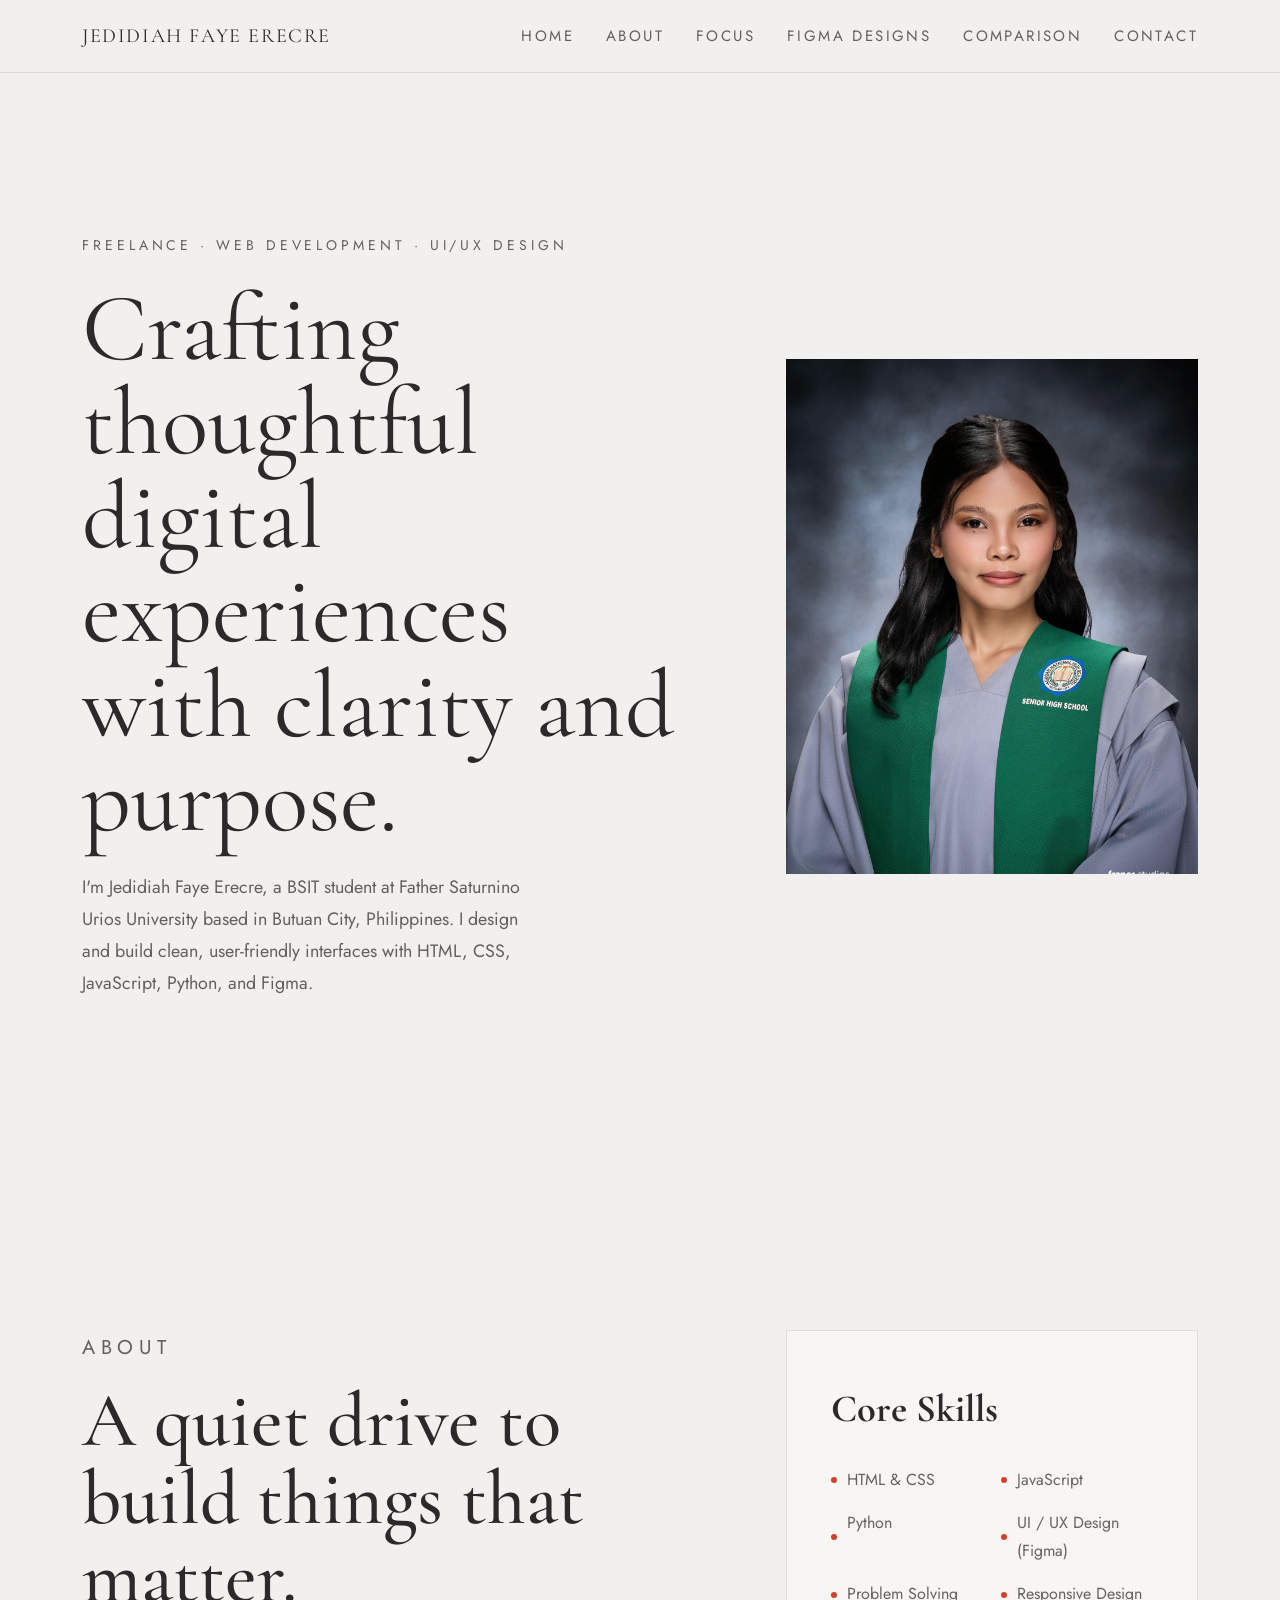
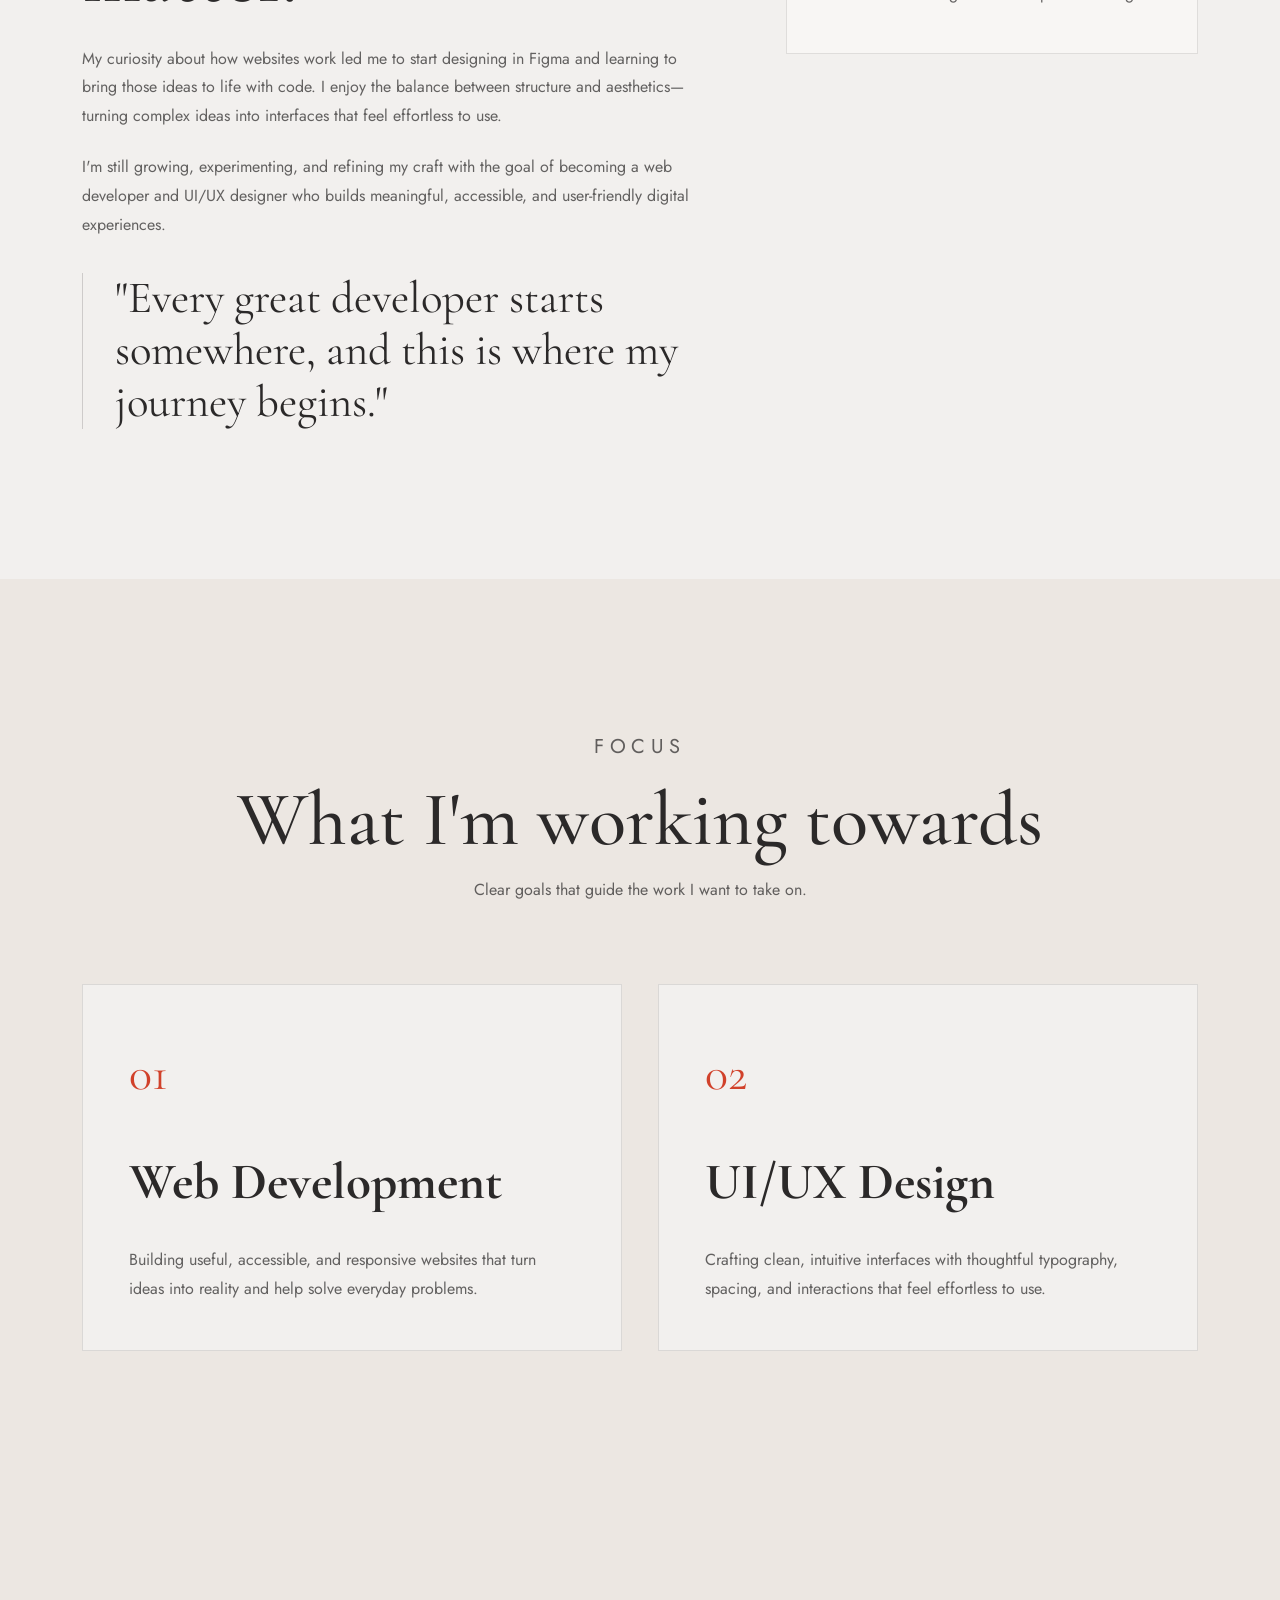
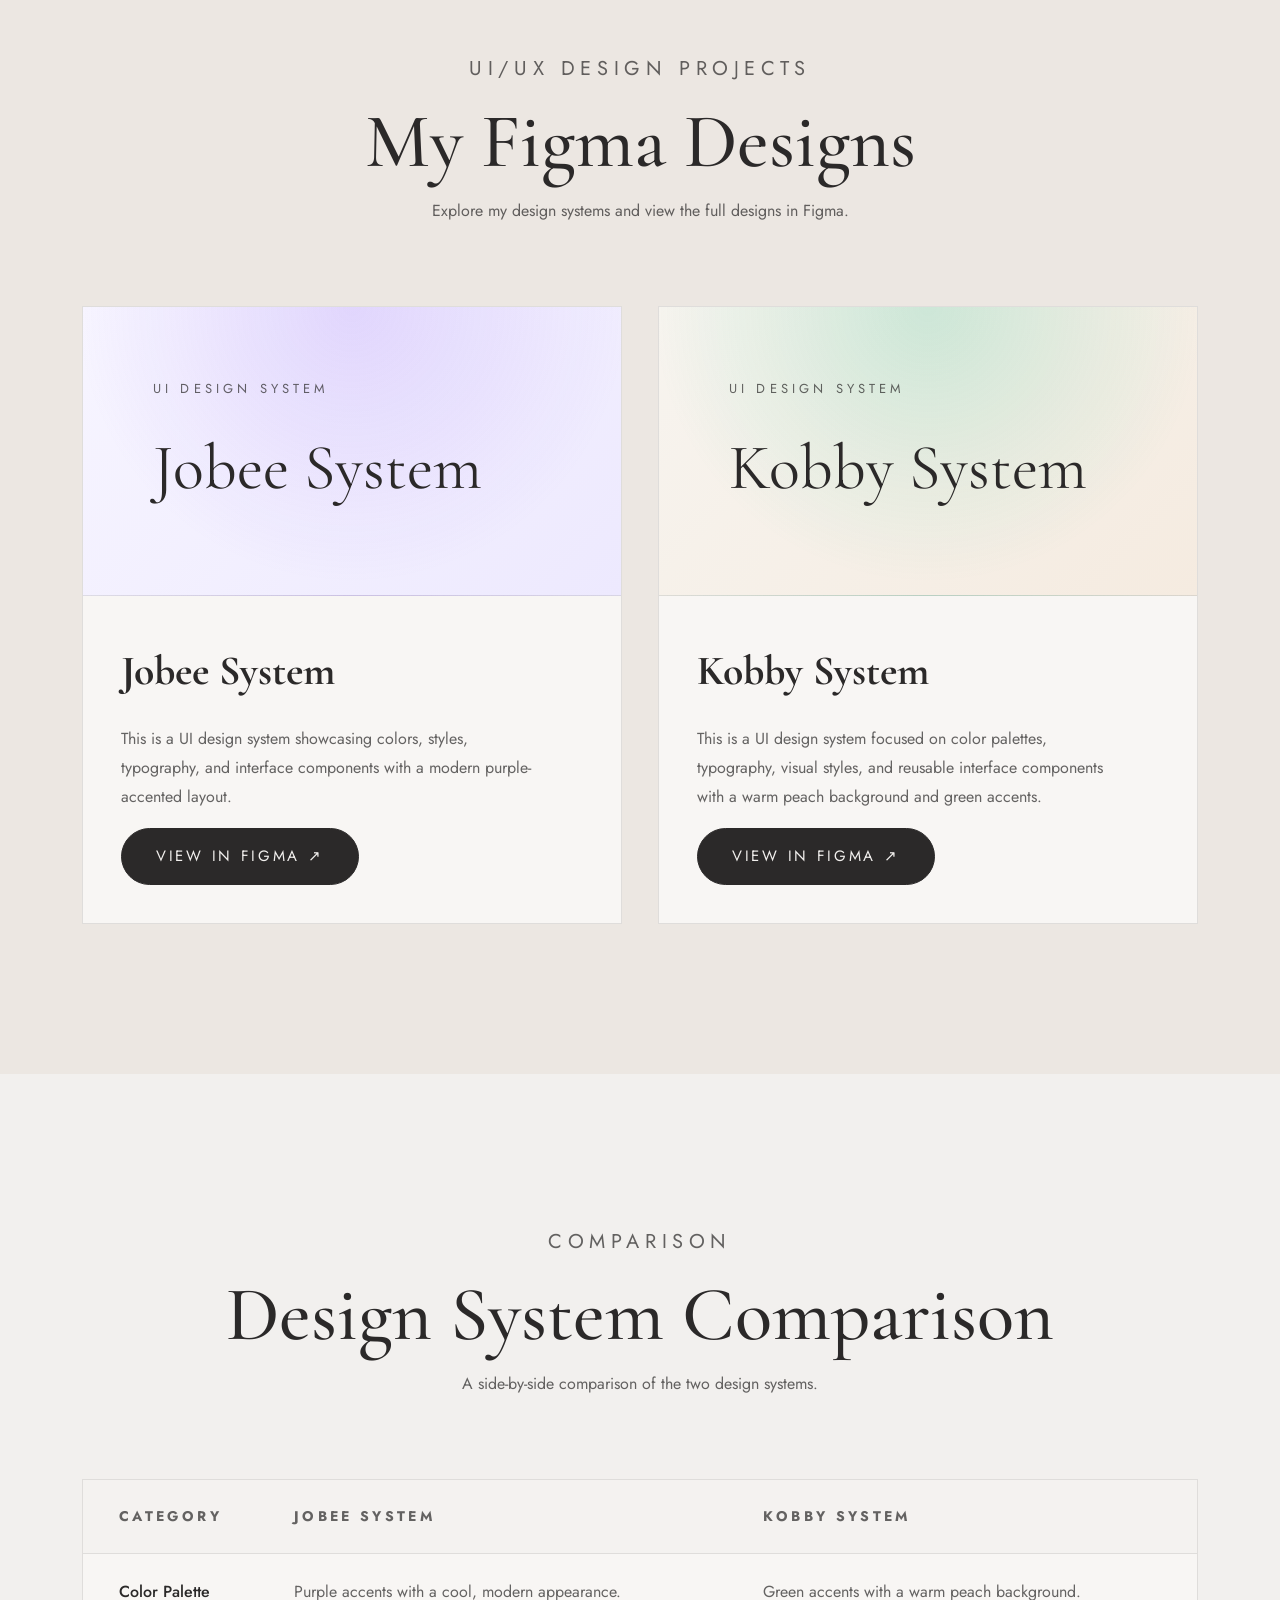
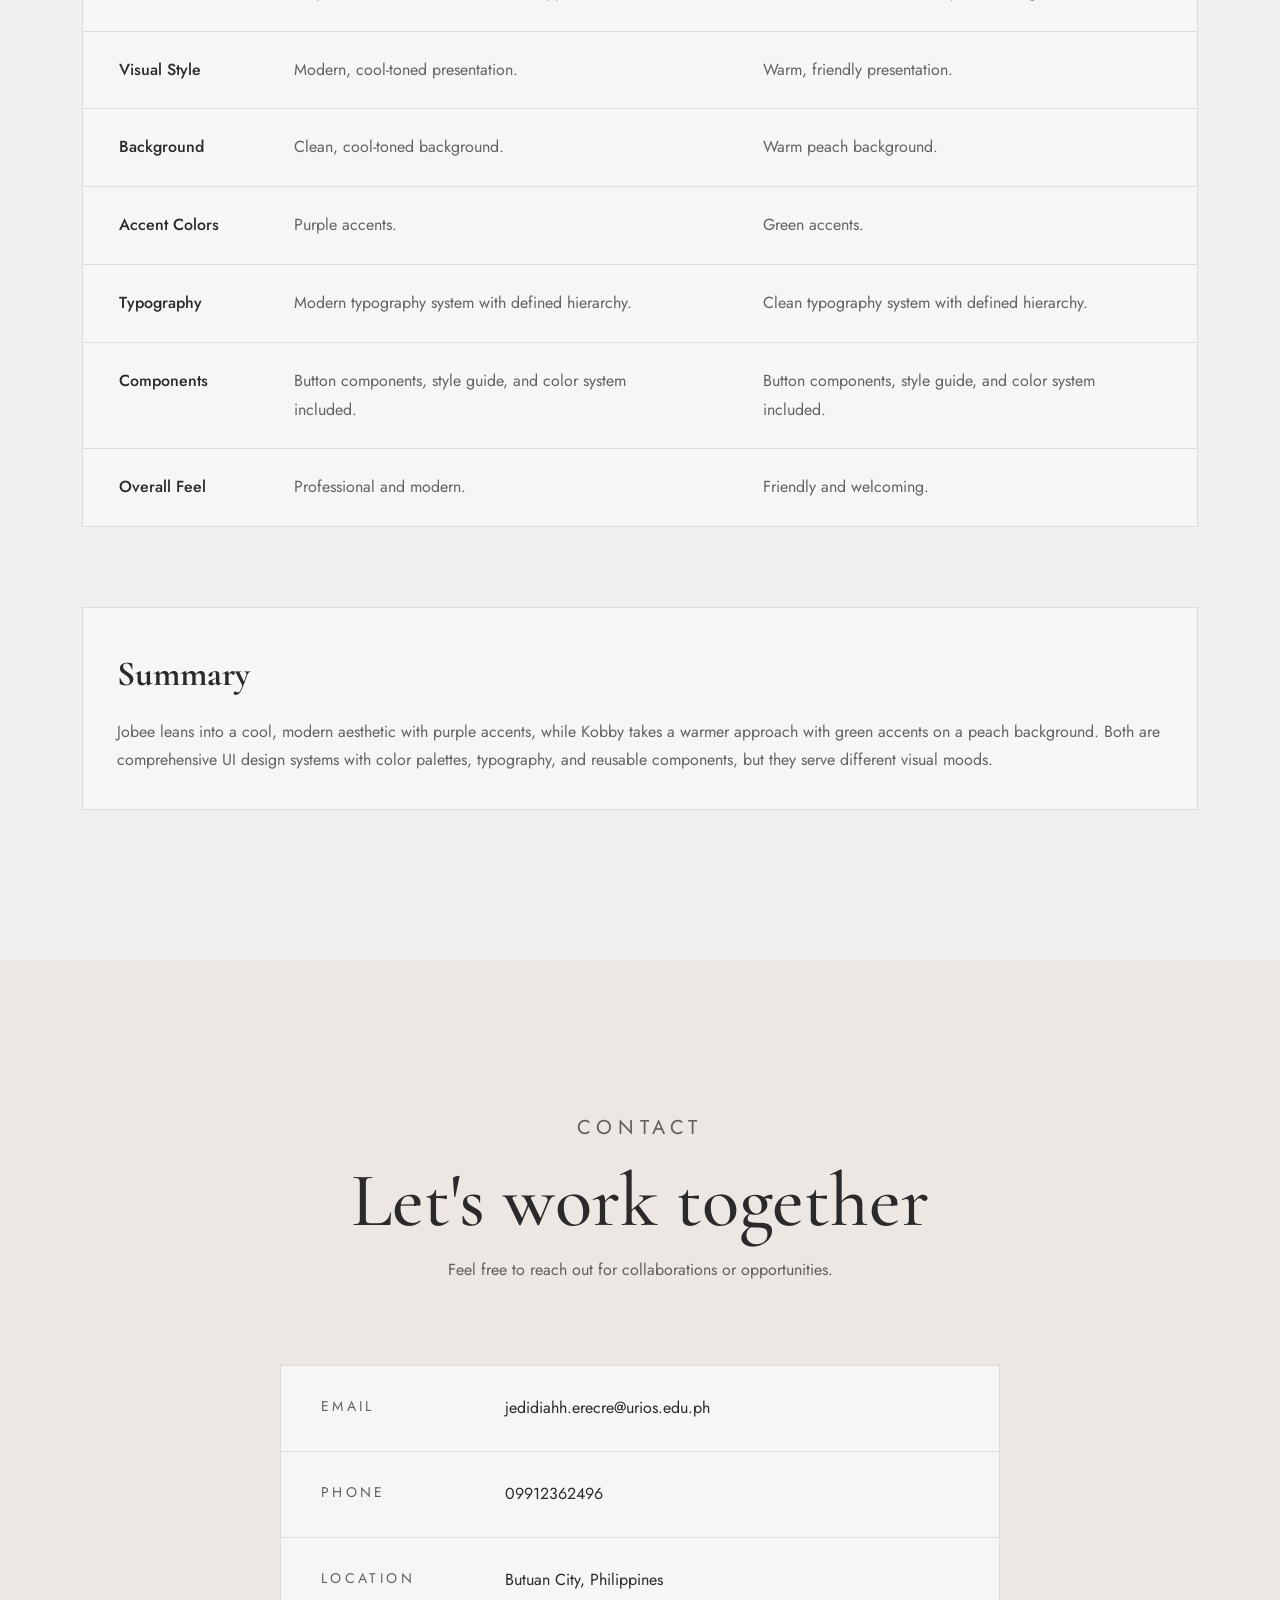
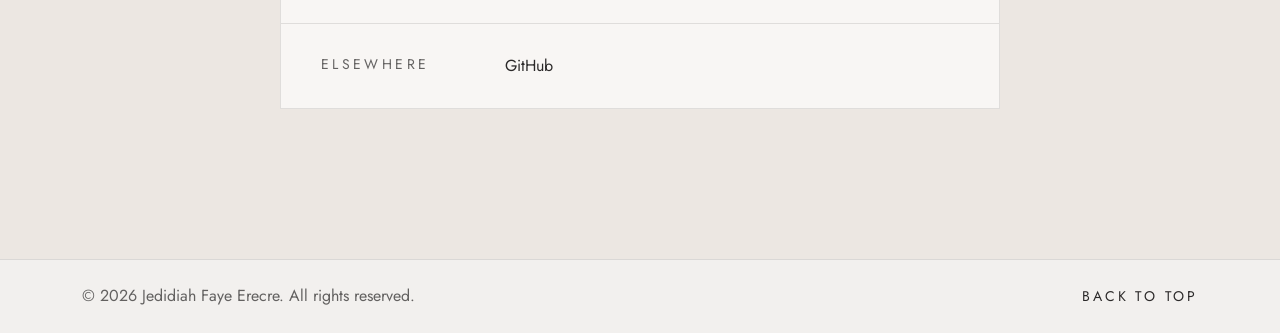
==== commit 040f3e18: "updated index" ====
--- a/public/index.html
+++ b/public/index.html
@@ -42,7 +42,7 @@
         </div>
         <div class="hero-media">
           <figure class="hero-figure">
-            <img src="C:\Users\pc\Pictures\7b23a050-a2b9-4c57-9330-5aae86bc2b77.png" alt="Portrait of Jedidiah Faye Erecre">
+            <img src="./jedai.jpg" alt="Portrait of Jedidiah Faye Erecre">
           </figure>
         </div>
       </div>
@@ -235,7 +235,7 @@
             <div class="contact-row">
               <span class="contact-label">Elsewhere</span>
               <div class="contact-links">
-                <a href="https://github.com/" target="_blank" rel="noopener noreferrer">GitHub</a>
+                <a href="https://github.com/JustJed-wq" target="_blank" rel="noopener noreferrer">GitHub</a>
                 
               </div>
             </div>
